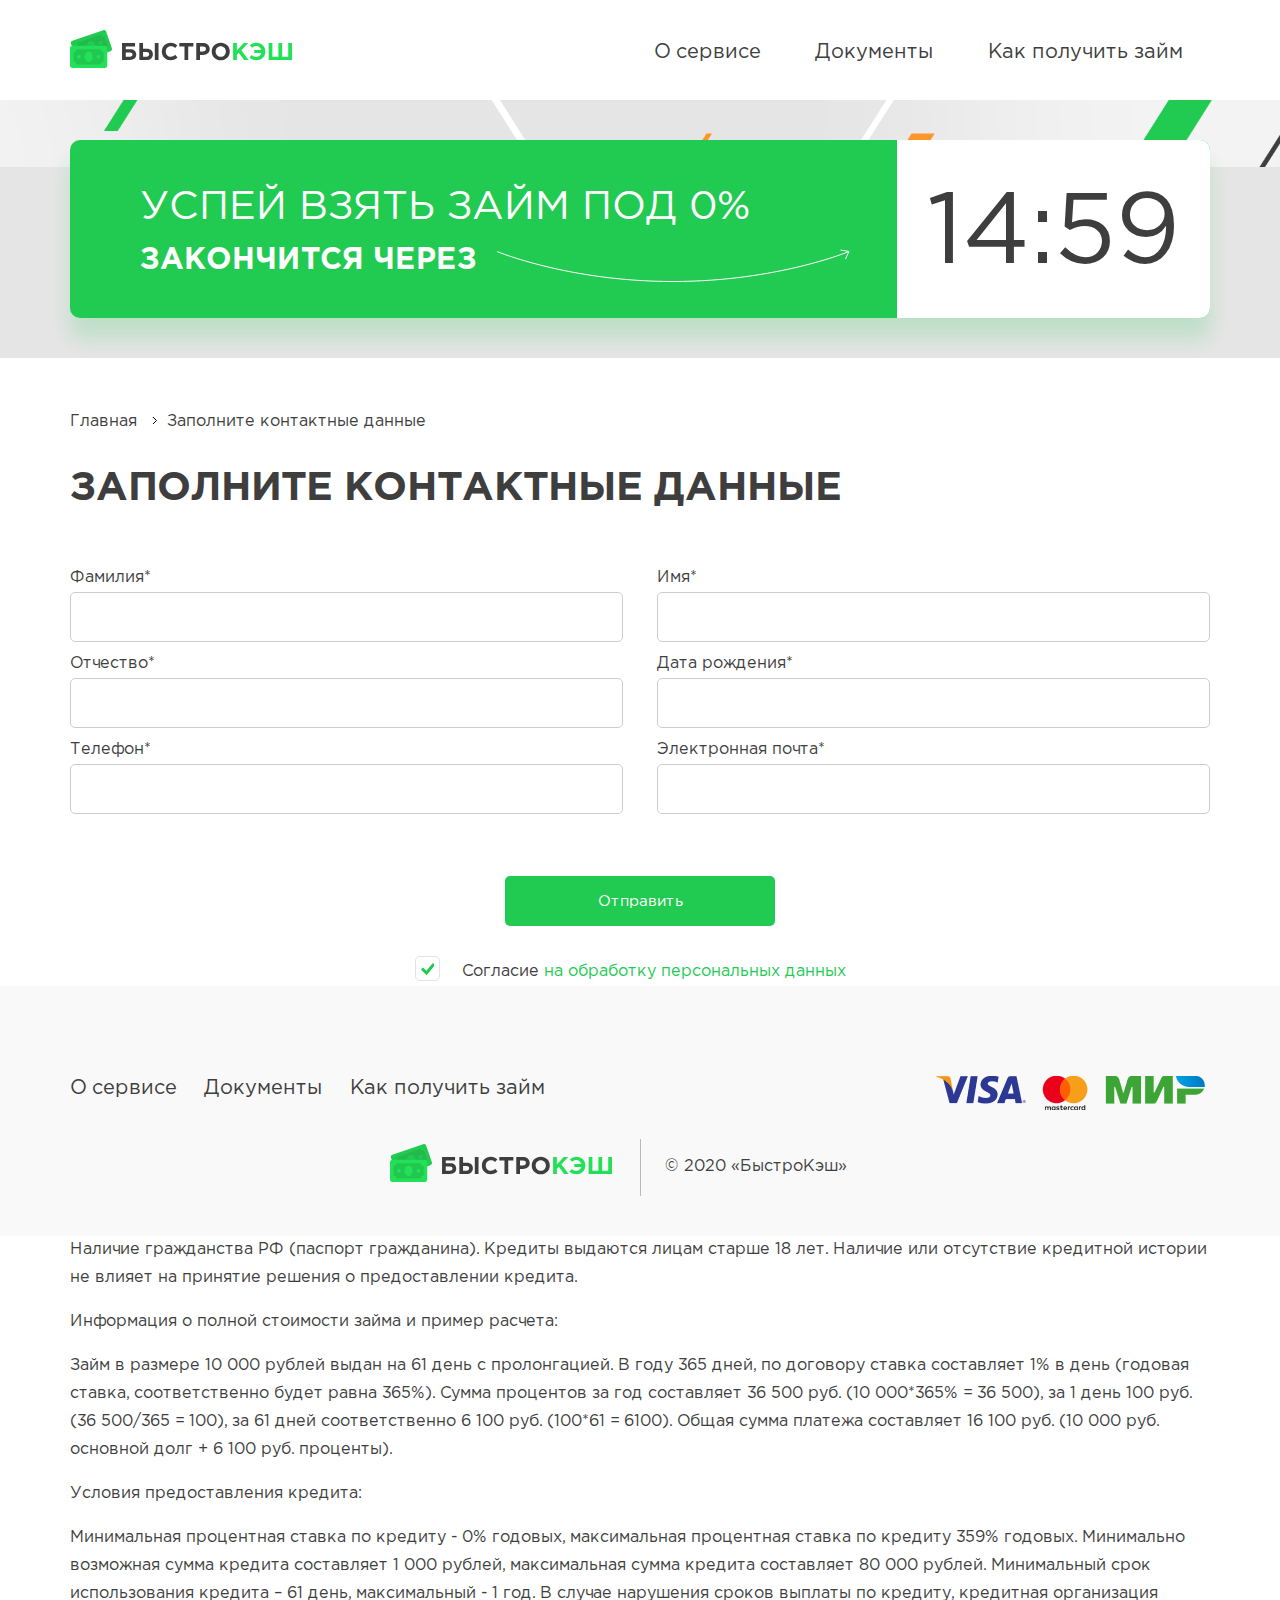
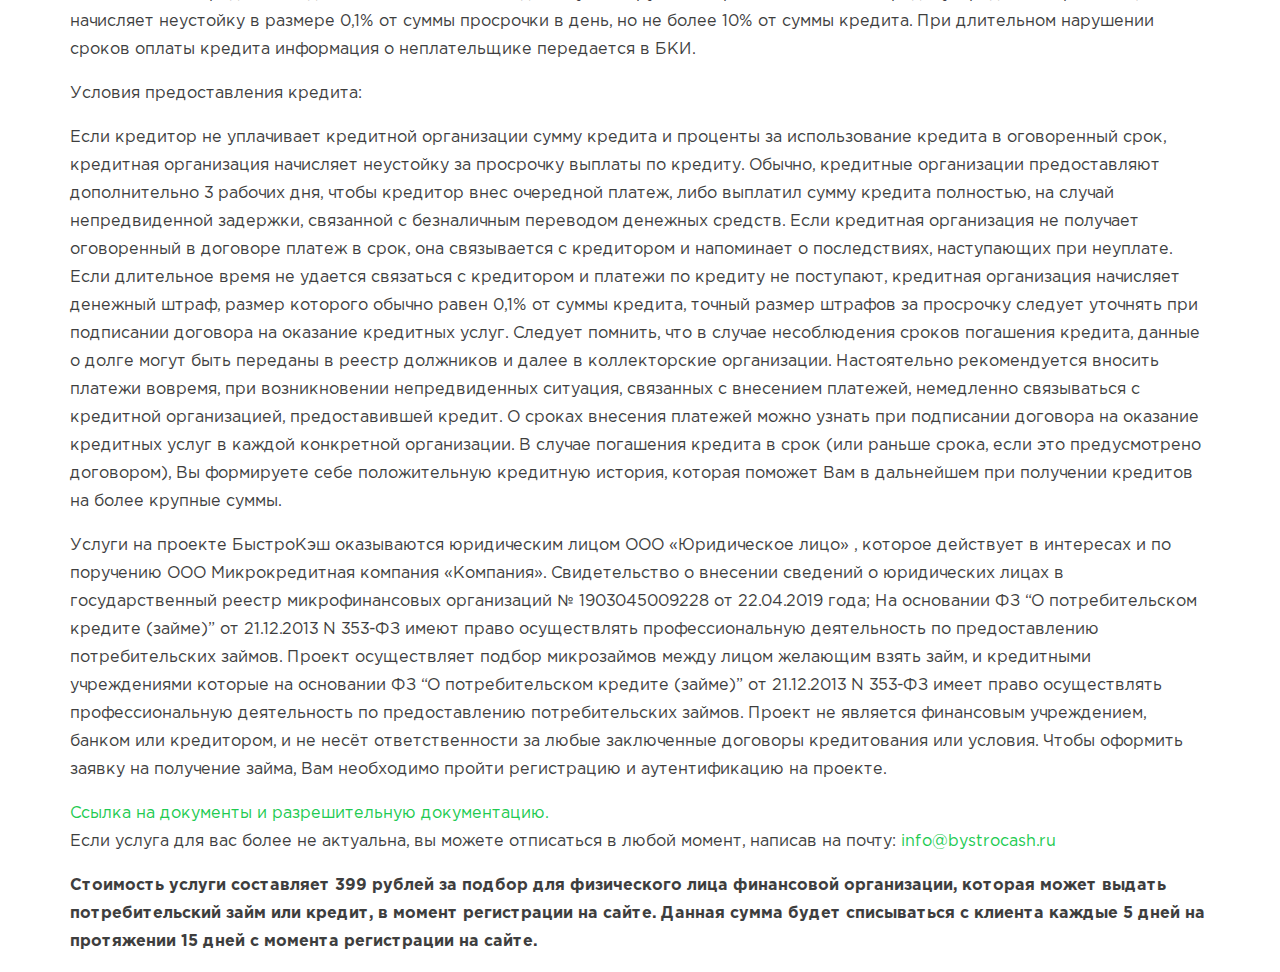
==== app/index1.html @ 9ef61abd "first commit 1" ====
<!DOCTYPE html>
<html lang="ru">
<head>
	<meta charset="UTF-8">
	<meta name="viewport" content="width=device-width, initial-scale=1 user-scalable=0">
	<meta name="theme-color" content="#0040D5">
	<link rel="shortcut icon" href="favicon.ico" type="image/x-icon">
	<title>БысроКэш</title>
	<link rel="stylesheet" href="css/libs.min.css">
	<link rel="stylesheet" href="css/main.css">
	<link rel="stylesheet" href="css/media.css">
	<link href="libs/dist/jquery.formstyler.css" rel="stylesheet" />
	<link href="libs/dist/jquery.formstyler.theme.css" rel="stylesheet" />
</head>
<body>
<header class="main-header">
	<div class="container">
		<div class="header-wrp d-flex flex-wrap">
			<a href="/" class="header-logo"><img src="img/logo.svg" alt="БыстроКэш"></a>
		
			<ul class="header-menu d-flex flex-wrap">
				<li class="header-menu__item"><a href="" class="header-menu__link">О сервисе</a></li>
				<li class="header-menu__item"><a href="" class="header-menu__link">Документы</a></li>
				<li class="header-menu__item"><a href="" class="header-menu__link">Как получить займ</a></li>
			</ul>				
		</div>
	</div>
</header>


<section class="banner-inner">
	<div class="container">
		<div class="d-flex fast-time__inn">
			<div class="fast-time__text">
				<p>УСПЕЙ ВЗЯТЬ ЗАЙМ ПОД <span>0%</span><br> <span class="fast-time__t">закончится через</span></p>
				<img class="fast-time__img" src="img/srtrelka.svg" alt="">
			</div>
			<div class="fast-time__clock"><span>14:59</span></div>
		</div>
	</div>	
</section>

<section class="bredrumbs">
	<div class="container">
		<ul class="bread-list">
			<li class="bread-item"><a class="bread-link" href="/">Главная</a></li>
			<li class="bread-item">Заполните контактные данные</li>
		</ul>
	</div>
</section>

<section class="form-inner">
	<div class="container">
		<div class="section__ttl">Заполните контактные данные</div>
		<form class="">
			<div class="form-inner__form d-flex flex-wrap">
			<label class="form-inner__label"><span>Фамилия*</span>
					<input class="form-inner-input" type="text" name="" placeholder="">
				</label>
				<label class="form-inner__label"><span>Имя*</span>
					<input class="form-inner-input" type="text" name="" placeholder="">
				</label>
				<label class="form-inner__label"><span>Отчество*</span>
					<input class="form-inner-input" type="text" name="" placeholder="">
				</label>
				<label class="form-inner__label"><span>Дата рождения*</span>
					<input class="form-inner-input" type="data" name="" placeholder="">
				</label>
				<label class="form-inner__label"><span>Телефон*</span>
					<input class="form-inner-input" type="tel" name="" placeholder="">
				</label>
				<label class="form-inner__label"><span>Электронная почта*</span>
					<input class="form-inner-input" type="email" name="" placeholder="">
				</label>
			</div>
			<button class="btn" type="button">Отправить</button>
			<label class="form-inner__policy w-100">
		    	<input type="checkbox" checked="" required="" class="radio">
		    	<div class="form-inner__text">Cогласие <a href="">на обработку персональных данных</a></div>
			</label>
		</form>
	</div>
</section>

<footer class="main-footer">
	<div class="container">
		<div class="main-footer__inn d-flex flex-wrap">
			<ul class="footer-menu d-flex flex-wrap">
				<li class="footer-menu__item"><a href="" class="footer-menu__link">О сервисе</a></li>
				<li class="footer-menu__item"><a href="" class="footer-menu__link">Документы</a></li>
				<li class="footer-menu__item"><a href="" class="footer-menu__link">Как получить займ</a></li>
			</ul>
			<div class="footer-ps">
				<img src="img/ps1.png" alt="Виза">
				<img src="img/ps2.png" alt="Мастеркарт">
				<img src="img/ps3.png" alt="Мир">
			</div>
		</div>
		<div class="footer-copy">
			<img src="img/logo.svg" alt="Быстрокеш">
			<span>© 2020 «БыстроКэш»</span>
		</div>	
	</div>
</footer>

<section class="text-block">
	<div class="container">
		<p>Наличие гражданства РФ (паспорт гражданина). Кредиты выдаются лицам старше 18 лет. Наличие или отсутствие кредитной истории не влияет на принятие решения о предоставлении кредита.</p>

		<p>Информация о полной стоимости займа и пример расчета:</p>
		<p>Займ в размере 10 000 рублей выдан на 61 день с пролонгацией. В году 365 дней, по договору ставка составляет 1% в день (годовая ставка, соответственно будет равна 365%). Сумма процентов за год составляет 36 500 руб. (10 000*365% = 36 500), за 1 день 100 руб. (36 500/365 = 100), за 61 дней соответственно 6 100 руб. (100*61 = 6100). Общая сумма платежа составляет 16 100 руб. (10 000 руб. основной долг + 6 100 руб. проценты).</p>

		<p>Условия предоставления кредита:</p>
		<p>Минимальная процентная ставка по кредиту - 0% годовых, максимальная процентная ставка по кредиту 359% годовых. Минимально возможная сумма кредита составляет 1 000 рублей, максимальная сумма кредита составляет 80 000 рублей. Минимальный срок использования кредита – 61 день, максимальный - 1 год. В случае нарушения сроков выплаты по кредиту, кредитная организация начисляет неустойку в размере 0,1% от суммы просрочки в день, но не более 10% от суммы кредита. При длительном нарушении сроков оплаты кредита информация о неплательщике передается в БКИ. </p>


		<p>Условия предоставления кредита:</p>
		<p>Если кредитор не уплачивает кредитной организации сумму кредита и проценты за использование кредита в оговоренный срок, кредитная организация начисляет неустойку за просрочку выплаты по кредиту. Обычно, кредитные организации предоставляют дополнительно 3 рабочих дня, чтобы кредитор внес очередной платеж, либо выплатил сумму кредита полностью, на случай непредвиденной задержки, связанной с безналичным переводом денежных средств. Если кредитная организация не получает оговоренный в договоре платеж в срок, она связывается с кредитором и напоминает о последствиях, наступающих при неуплате. Если длительное время не удается связаться с кредитором и платежи по кредиту не поступают, кредитная организация начисляет денежный штраф, размер которого обычно равен 0,1% от суммы кредита, точный размер штрафов за просрочку следует уточнять при подписании договора на оказание кредитных услуг. Следует помнить, что в случае несоблюдения сроков погашения кредита, данные о долге могут быть переданы в реестр должников и далее в коллекторские организации. Настоятельно рекомендуется вносить платежи вовремя, при возникновении непредвиденных ситуация, связанных с внесением платежей, немедленно связываться с кредитной организацией, предоставившей кредит. О сроках внесения платежей можно узнать при подписании договора на оказание кредитных услуг в каждой конкретной организации. В случае погашения кредита в срок (или раньше срока, если это предусмотрено договором), Вы формируете себе положительную кредитную история, которая поможет Вам в дальнейшем при получении кредитов на более крупные суммы.</p>

		<p>Услуги на проекте БыстроКэш оказываются юридическим лицом ООО «Юридическое лицо» , которое действует в интересах и по поручению ООО Микрокредитная компания «Компания». Свидетельство о внесении сведений о юридических лицах в государственный реестр микрофинансовых организаций № 1903045009228 от 22.04.2019 года; На основании ФЗ “О потребительском кредите (займе)” от 21.12.2013 N 353-ФЗ имеют право осуществлять профессиональную деятельность по предоставлению потребительских займов. Проект осуществляет подбор микрозаймов между лицом желающим взять займ, и кредитными учреждениями которые на основании ФЗ “О потребительском кредите (займе)” от 21.12.2013 N 353-ФЗ имеет право осуществлять профессиональную деятельность по предоставлению потребительских займов. Проект не является финансовым учреждением, банком или кредитором, и не несёт ответственности за любые заключенные договоры кредитования или условия. Чтобы оформить заявку на получение займа, Вам необходимо пройти регистрацию и аутентификацию на проекте. </p>

		<a class="text-block__link" href="">Ссылка на документы и разрешительную документацию.</a>
		<p>Если услуга для вас более не актуальна, вы можете отписаться в любой момент, написав на почту: <a class="text-block__link" href="mailto:info@bystrocash.ru">info@bystrocash.ru</a></p>

		<p><b>Стоимость услуги составляет 399 рублей за подбор для физического лица финансовой организации, которая может выдать потребительский займ или кредит, в момент регистрации на сайте. Данная сумма будет списываться с клиента каждые 5 дней на протяжении 15 дней с момента регистрации на сайте.</b></p>
	</div>
</section>

	
<script src="js/libs.min.js"></script>
<script src="js/scripts.js"></script>
<link rel="stylesheet" href="libs/slick/slick.css">
<link rel="stylesheet" href="libs/slick/slick-theme.css">
<script src="libs/slick/slick.min.js"></script>
<script src="libs/dist/jquery.formstyler.min.js"></script>
</body>
</html>
---- app/css/main.css ----
@charset "UTF-8";
@import url(../fonts/fonts.css);
body {
  scroll-behavior: smooth;
  background-color: #fff;
  font-family: 'GothamPro';
  color: #3E3E3E;
  font-size: 16px;
  line-height: 28px;
  position: relative;
  -webkit-transition: unset;
  -o-transition: unset;
  transition: unset;
}


a:hover {
  color: inherit;
  text-decoration: none;
}


.upr {
  text-transform: uppercase;
}

.und {
  text-decoration: underline;
}

.container {
    max-width: 1170px;
}

.header-wrp {
    justify-content: space-between;
    align-items: center;
}

.header-menu {
  padding: 35px 0 27px;
  list-style: none;
  margin: 0;
}

.header-menu__link {
  color: #3E3E3E;
  font-size: 20px;
  line-height: 20px;
  padding: 0 27px;
  font-family: 'GothamPro';
  font-weight: 400;
}

.header-menu__link:hover {
  color: #21CA50;
}

.header-logo {
  display: block;
  margin: 28px 0;
}

.banner-img {
  position: absolute;
  bottom: 0;
  right: 0;
 }

.banner {
  background: url('../img/banner-bg.png') #EAEAEA;
  background-size: cover;
  background-repeat: no-repeat;
  position: relative;
  height: 790px;
  padding: 90px 0 40px;
}

.banner-ttl {
  font-weight: 700;
  font-size: 40px;
  line-height: 50px;
  text-transform: uppercase;
  margin-bottom: 35px;
}

.banner-btn {
  width: 270px;
  height: 50px;
  background-color: #21CA50;
  border: none;
  color: #fff;
  font-size: 15px;
  line-height: 17px;
  border-radius: 5px;
  margin-bottom: 16px;
  font-family: 'GothamPro';
}

.banner-form__wrp {
  max-width: 575px;
}

.advantages {
  padding: 62px 0 74px;
}

.advantages__list {
  justify-content: space-between;
}

.section__ttl {
  font-weight: 700;
  font-size: 40px;
  line-height: 50px;
  text-align: center;
  text-transform: uppercase;
  color: #3E3E3E;
}

.section__subttl {
  text-align: center;
  max-width: 754px;
  display: block;
  margin: 0 auto 50px;
}

.advantagts__item {
  max-width: 270px;
  text-align: center;
}

.advantages__item-ttl {
  font-weight: 700;
  font-size: 20px;
  line-height: 30px;
  margin:20px 0 24px;
}

.advantages__amount {
  font-weight: 700;
  font-size: 50px;
  line-height: 50px;
  color: #21CA50;
  margin-bottom: 20px;
}

.fast-time {
  padding: 70px 0;
  background: #E5E5E5;
}

.fast-time__inn {
  background: #21CA50;
  box-shadow: 0px 20px 20px rgba(33, 202, 80, 0.2);
  border-radius: 10px;
  position: relative;
}

.fast-time__clock {
  background: #fff;
  height: 100%;
  padding: 40px 0;
  border-radius: 0 10px 10px 0;
  position: absolute;
  top: 0;
  right: 0;
}

.fast-time__clock span {
  font-size: 100px;
  line-height: 110px;
  text-align: center;
  text-transform: uppercase;
  padding: 20px 30px;
}

.fast-time__text {
  font-size: 40px;
  line-height: 50px;
  text-transform: uppercase;
  color: #FFFFFF;
  padding: 43px 100px 35px 70px;
  position: relative;
  margin-right: 16.5px;
}

.fast-time__img {
  position: absolute;
  bottom: 36px;
  right: 0;
}

.fast-time__t {
  font-size: 30px;
  line-height: 44px;
  font-weight: 700;  
}

.fast-time__text p {
  margin-bottom: 0;
}

.steps {
  padding: 67px 0 100px;
}

.steps__item p {
  font-weight: bold;
  font-size: 20px;
  line-height: 30px;
  text-align: center;
  color: #3E3E3E;
  margin-top: 24px;
}

.steps__item {
  max-width: 270px;
  text-align: center;
  position: relative;
}

.steps__list {
  justify-content: space-between;
  padding-top: 50px;
}

.steps__item span {
  font-size: 400px;
  line-height: 400px;
  text-align: center;
  color: #E3E3E3;
  opacity: 0.4;
  position: absolute;
  top: -100px;
  left: 0;
  z-index: -1;
}

.about {
  padding: 60px 0 66px;
  background: #E5E5E5;
}

.about__inn {
  max-width: 568px;
}

.about__wpr {
  justify-content: space-between;
}

.about__link {
  display: block;
  margin-bottom: 20px;
  color: inherit;
}

.about__link:hover {
  color: #21CA50;
}

.about__ttl {
  font-weight: bold;
  font-size: 30px;
  line-height: 50px;
  text-transform: uppercase;
  color: #3E3E3E;
}

.banner-bottom {
  background: url('../img/bg-orange.svg') #FF942A;
  background-repeat: no-repeat;
  background-size: cover;
  padding: 70px 0 104px;
  text-align: center;
}

.banner-bottom__ttl {
  font-weight: 700;
  font-size: 50px;
  line-height: 55px;
  text-transform: uppercase;
  color: #FFFFFF;
  max-width: 600px;
  margin: 0 auto 10px;
}

.banner-bottom__subttl {
  color: #fff;
  font-size: 30px;
  line-height: 40px;
  max-width: 857px;
  margin: 0 auto 60px;
}

.banner-bottom__link {
  max-width: 570px;
  height: 100px;
  background: #FFFFFF;
  box-shadow: 0px 50px 50px rgba(0, 0, 0, 0.1);
  border-radius: 20px;
  display: block;
  margin: 0 auto;
  font-weight: 700;
  font-size: 30px;
  line-height: 40px;
  text-align: center;
  color: #3E3E3E;
  padding: 30px 122px;
}

.text-block__link {
  color: #21CA50;
}

.main-footer {
  padding: 90px 0 50px;
  background: #F9F9F9;
}

.footer-menu {
  list-style: none;
  margin: 0;
  padding: 0;
}

.footer-menu__link {
  color: #3E3E3E;
  font-size: 20px;
  line-height: 20px;
  padding: 0 27px;
  font-family: 'GothamPro';
  font-weight: 400;
}

.footer-menu__link:hover {
  color: #21CA50;
}

.footer-menu__link:first-child {
  padding-left: 0;
}

.main-footer__inn {
  justify-content: space-between;
  margin-bottom: 37px;
}

.footer-ps img {
  margin: 0 5px;
}

.footer-copy {
  display: block;
  margin: 0 auto;
  max-width: 500px;
}

.footer-copy span{
  padding-left: 44px;
  position: relative;
  display: inline-block;
}

.footer-copy span:before {
  content: "";
  position: absolute;
  top: -14px;
  left: 19px;
  width: 1px;
  height: 57.5px;
  background-color: rgba(0, 0, 0, 0.5);
  opacity: 0.5;
}

.footer-copy img {
  margin-top: -5px;
}

.banner-inner {
  padding: 40px 0;
  background: url('../img/banner-inner-bg.png') #E5E5E5;
  background-repeat: no-repeat;
  background-size: contain;
  background-position: top;
}

.bread-list {
  list-style: none;
  display: flex;
  flex-wrap: wrap;
  padding: 0;
  margin: 0;
}

.bread-item {
  padding: 0 15px;
  position: relative;
}

.bread-item:before {
  position: absolute;
  content: "";
  top: 8px;
  left: 0;
  width: 8px;
  height: 10px;
  background: url('../img/br-str.svg') no-repeat;
}

.bread-item:first-child:before {
  display: none;
}

.bread-item:first-child {
  padding-left: 0;
}

.bredrumbs {
  padding: 50px 0 28px;
}

.bread-link {
  color: inherit;
}

.form-inner .section__ttl {
  text-align: left;
  margin-bottom: 50px;
}

.form-inner {

}

.form-inner__label span{
  display: block;
}

.form-inner-input {
  width: 100%;
  max-width: 570px;
  height: 50px;
  border: 1px solid #CCCCCC;
  box-sizing: border-box;
  border-radius: 5px;
}

.form-inner__label {
  width: 48.5%;
  font-size: 16px;
}

.form-inner__form {
  justify-content: space-between;
}

.btn {
  background: #21CA50;
  border-radius: 5px;
  display: block;
  color: #fff;
  font-size: 15px;
  line-height: 17px;
  height: 50px;
  width: 270px;
  padding: 15px auto;
  border: none;
  margin: 54px auto 32px;
}

.btn-left {
  margin-left: 0;
}

.form-inner__text:before {
    content: '';
    position: absolute;
    top: -2px;
    left: 0;
    width: 25px;
    height: 25px;
    border: 1px solid #E2E2E2;
    background: #fff;
    border-radius: 5px;
}

.form-inner__text:after {
    content: "";
    position: absolute;
    top: 5px;
    left: 5px;
    background: url('../img/polis-svg.svg') no-repeat;
    width: 14px;
    height: 16px;
    opacity: 0;
    transform: scale(0);
    transition: 0.2s;
}

.form-inner__policy input[type="checkbox"]:checked + .form-inner__text:after {
    opacity: 1;
    transform: scale(1);
}

.form-inner__policy .radio {
  display: none;
}

.form-inner__policy {
    position: relative;
    max-width: 450px;
    margin: 0 auto;
    display: block;
}

.form-inner__text {
    text-align: center;
    padding-left: 28px;
}

.form-inner__text a {
  color: #21CA50;
}

.form-inner__ser {
  width: 105px;
  margin-right: 30px;
}
---- app/css/media.css ----
@media screen and (max-width: 1700px) {

	.about-index__link-wpr::after {
	  right: -65px;
	  background-size: contain;
	}

	.prev-left {
		left: 100px;
	}

	.prev-right {
		right: 100px;
	}

	.main-slider .slick-dots {
		margin-left: 140px!important;
	}
}

@media screen and (max-width: 1400px) {
	.about-index__text {
		max-width: 900px;
	}

	.about-index__button {
		width: 430px;
	}

	.about-index__link {
		margin-bottom: 25px;
	}

	.about-index__link-wpr::after {
	  right: -200px;
	  background-size: contain;
	}

	.subscribe-block {
		margin-left: 50px;
	}

	.subscribe::after {
		width: 15%;
	}

	.prev-left {
		left: 60px;
	}

	.prev-right {
		right: 60px;
	}

	.header-submenu__link.main {
	  font-size: 18px;
  	  line-height: 22px;
}


}

@media screen and (max-width: 1200px) {

}

@media screen and (max-width: 1024px) {
	
}

@media screen and (max-width: 992px) {
	

}

@media screen and (max-width: 768px) {
	
}

@media screen and (max-width: 640px) {
	
}

@media screen and (max-width: 576px) {
 	
}

@media screen and (max-width: 425px) {
	
}


@media screen and (max-width: 375px) {
	

}

@media screen and (max-width: 320px) {
	
}
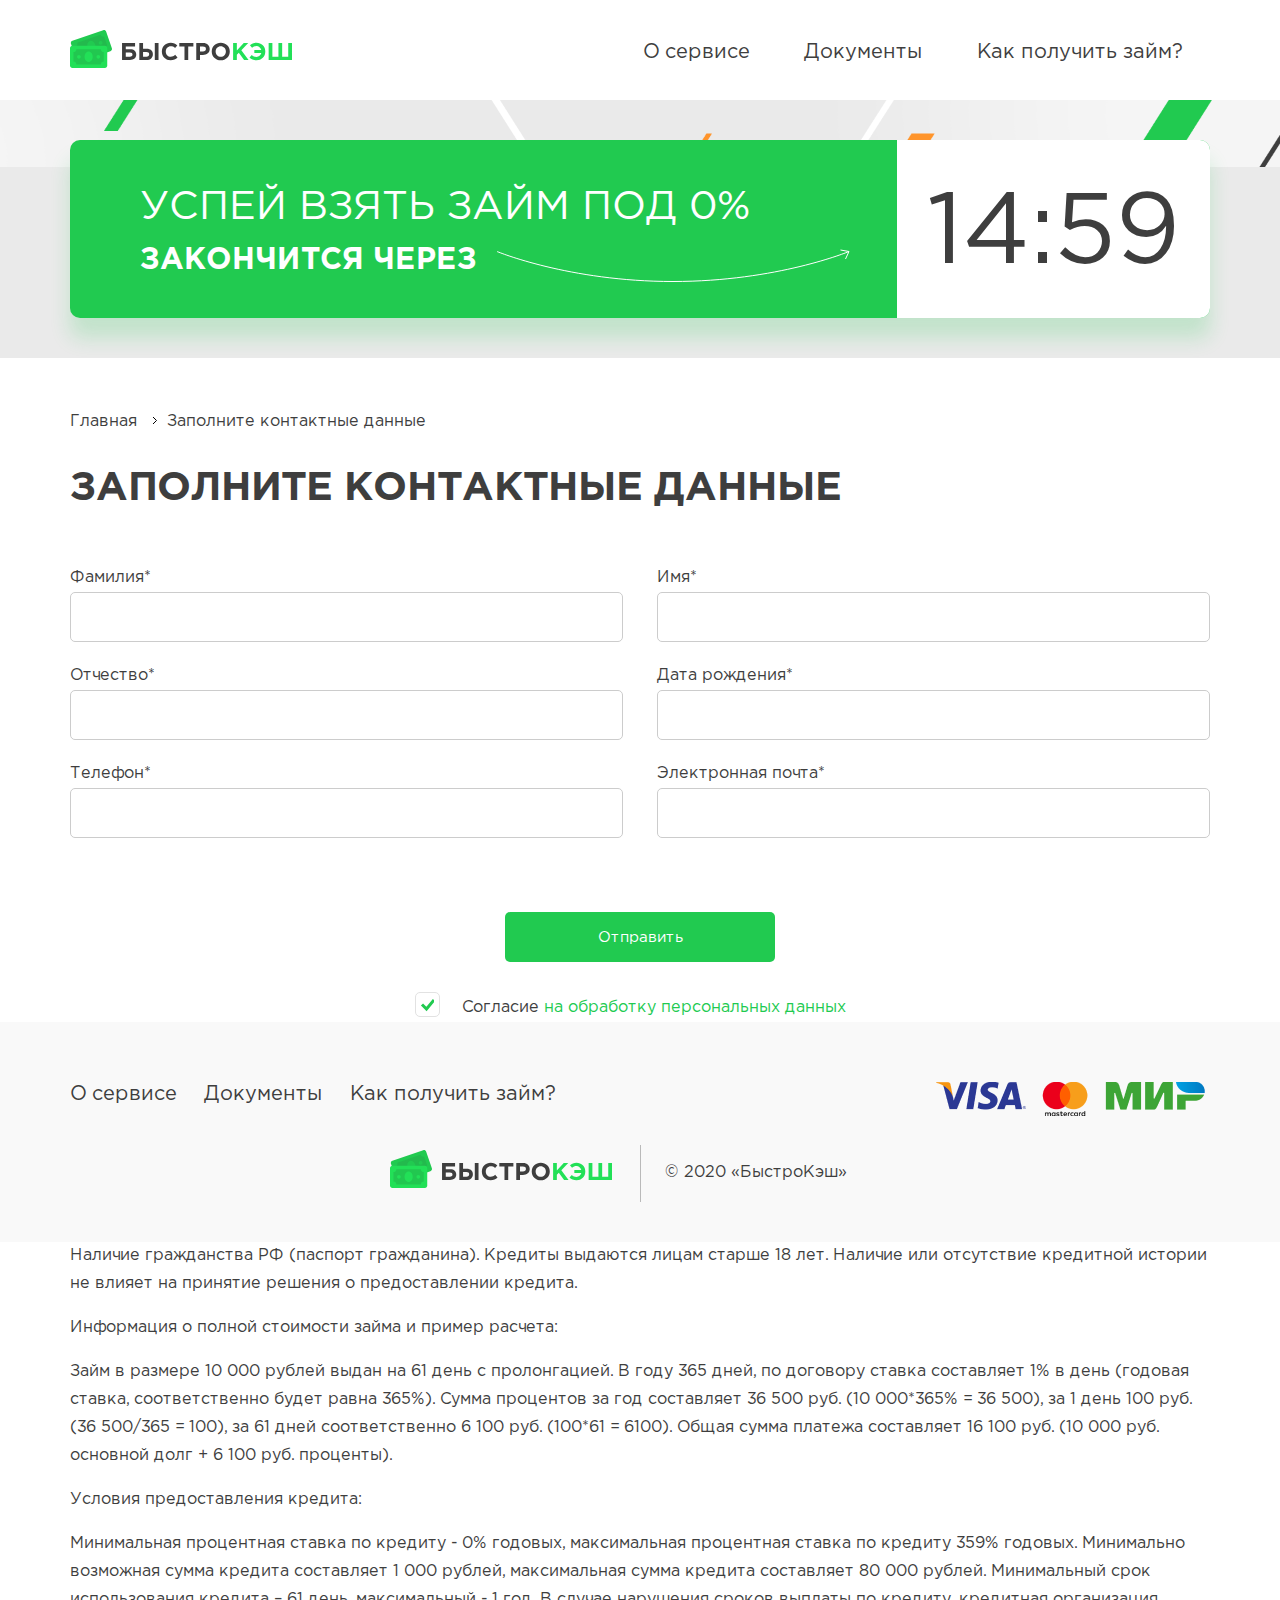
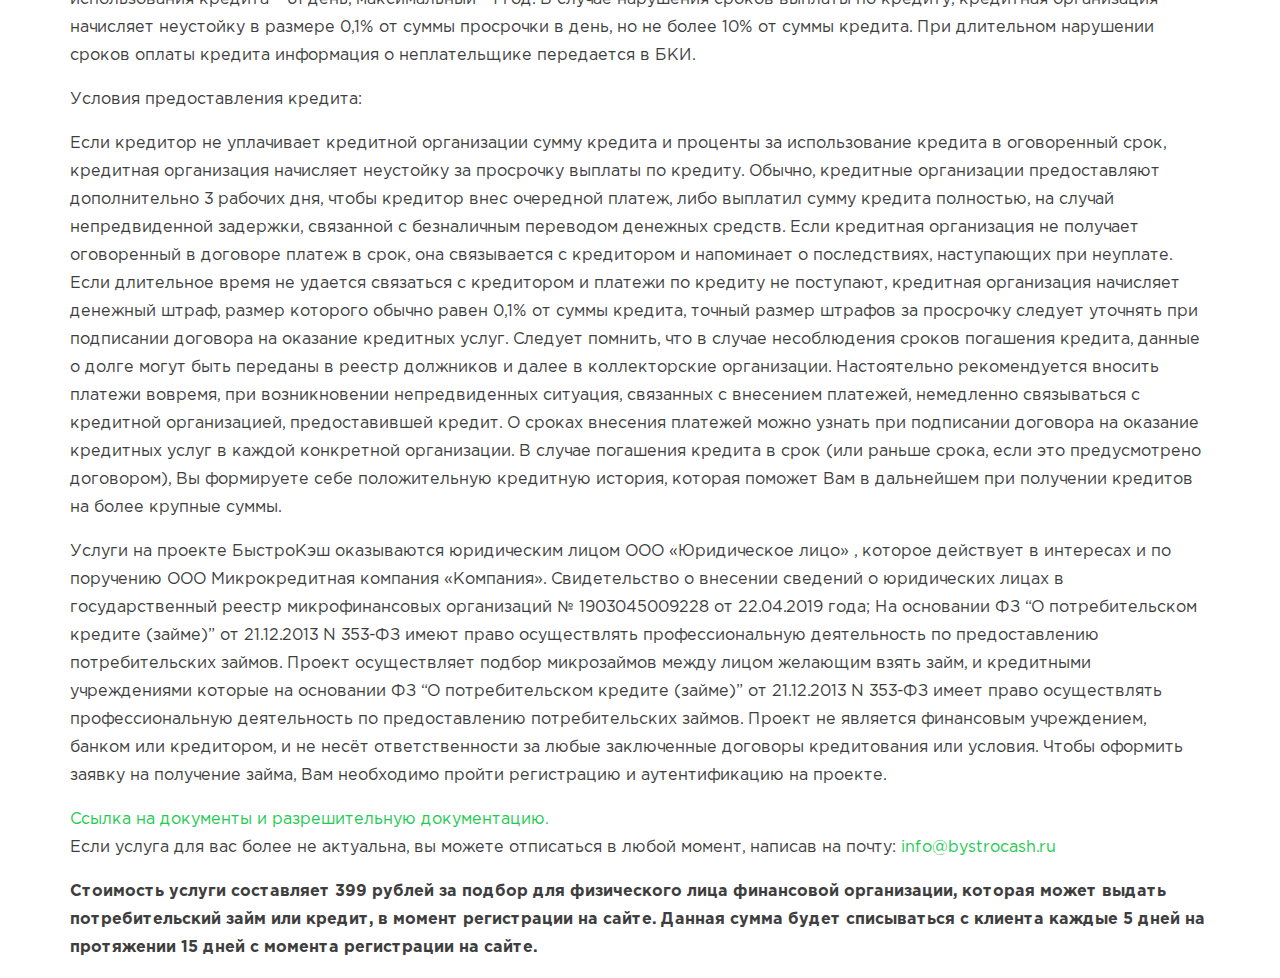
==== commit a725cef2: "commit pravki planfix" ====
--- a/app/index1.html
+++ b/app/index1.html
@@ -5,7 +5,7 @@
 	<meta name="viewport" content="width=device-width, initial-scale=1 user-scalable=0">
 	<meta name="theme-color" content="#0040D5">
 	<link rel="shortcut icon" href="favicon.ico" type="image/x-icon">
-	<title>БысроКэш</title>
+	<title>БыстроКэш</title>
 	<link rel="stylesheet" href="css/libs.min.css">
 	<link rel="stylesheet" href="css/main.css">
 	<link rel="stylesheet" href="css/media.css">
@@ -21,7 +21,7 @@
 			<ul class="header-menu d-flex flex-wrap">
 				<li class="header-menu__item"><a href="" class="header-menu__link">О сервисе</a></li>
 				<li class="header-menu__item"><a href="" class="header-menu__link">Документы</a></li>
-				<li class="header-menu__item"><a href="" class="header-menu__link">Как получить займ</a></li>
+				<li class="header-menu__item"><a href="" class="header-menu__link">Как получить займ?</a></li>
 			</ul>				
 		</div>
 	</div>
@@ -88,7 +88,7 @@
 			<ul class="footer-menu d-flex flex-wrap">
 				<li class="footer-menu__item"><a href="" class="footer-menu__link">О сервисе</a></li>
 				<li class="footer-menu__item"><a href="" class="footer-menu__link">Документы</a></li>
-				<li class="footer-menu__item"><a href="" class="footer-menu__link">Как получить займ</a></li>
+				<li class="footer-menu__item"><a href="" class="footer-menu__link">Как получить займ?</a></li>
 			</ul>
 			<div class="footer-ps">
 				<img src="img/ps1.png" alt="Виза">
--- a/app/css/main.css
+++ b/app/css/main.css
@@ -147,7 +147,7 @@
 
 .fast-time {
   padding: 70px 0;
-  background: #E5E5E5;
+  background: #EAEAEA;
 }
 
 .fast-time__inn {
@@ -239,7 +239,7 @@
 
 .about {
   padding: 60px 0 66px;
-  background: #E5E5E5;
+  background: #EAEAEA;
 }
 
 .about__inn {
@@ -292,6 +292,10 @@
   line-height: 40px;
   max-width: 857px;
   margin: 0 auto 60px;
+}
+
+.banner-subttl span {
+  color: #21CA50;
 }
 
 .banner-bottom__link {
@@ -315,7 +319,7 @@
 }
 
 .main-footer {
-  padding: 90px 0 50px;
+  padding: 60px 0 50px;
   background: #F9F9F9;
 }
 
@@ -380,7 +384,7 @@
 
 .banner-inner {
   padding: 40px 0;
-  background: url('../img/banner-inner-bg.png') #E5E5E5;
+  background: url('../img/banner-inner-bg.png') #EAEAEA;
   background-repeat: no-repeat;
   background-size: contain;
   background-position: top;
@@ -445,6 +449,12 @@
   border: 1px solid #CCCCCC;
   box-sizing: border-box;
   border-radius: 5px;
+  padding: 10px 26px;
+  margin-bottom: 12px;
+}
+
+.form-inner-input::placeholder {
+  color: #3E3E3E;
 }
 
 .form-inner__label {
@@ -527,4 +537,180 @@
 .form-inner__ser {
   width: 105px;
   margin-right: 30px;
+}
+
+.part-list {
+  justify-content: space-between;
+  margin-bottom: 120px;
+}
+
+.part-item {
+  width: 270px;
+  margin-bottom: 30px;
+}
+
+.part-item__img {
+  width: 100%;
+  height: 123px;
+  background-color: #F4F4F4;
+  text-align: center;
+  padding: 35px 0;
+  border-radius: 5px;
+  margin-bottom: 22px;
+}
+
+.part-item__inn {
+  justify-content: space-between;
+  margin-bottom: 5px;
+}
+
+.part-item__inn p {
+  margin-bottom: 0;
+  font-weight: 500;
+}
+
+.part-item__info {
+  width: 50px;
+  height: 50px;
+  background: #F4F4F4;
+  border-radius: 5px;
+  text-align: center;
+  padding: 14px;
+}
+
+.part-item__info svg {
+  fill: #000;
+}
+
+.part-item__info:hover {
+  background: #21CA50;
+}
+
+.part-item__info:hover svg{
+  fill: #fff;
+}
+
+.part-item__block-link {
+  margin-top: 38px;
+  justify-content: space-between;
+}
+
+.part-item__link {
+  width: 200px;
+  height: 50px;
+  background: #21CA50;
+  border-radius: 5px;
+  text-align: center;
+  padding: 18px 60px;
+  font-size: 15px;
+  line-height: 17px;
+  color: #fff;
+}
+
+.part-item__link:hover {
+  background: #3E3E3E;
+  color: #fff;
+}
+
+.part-item__inn-srok, .part-item__inn-sum, .part-item__inn-stav {
+    position: relative;
+    padding-left: 40px;
+    font-weight: 400!important;
+}
+
+.part-item__inn-srok:before {
+  position: absolute;
+  top: 6px;
+  left: 4px;
+  content: "";
+  background: url(../img/srok.svg) no-repeat;
+  width: 12px;
+  height: 14px;
+}
+
+.part-item__inn-sum:before {
+  position: absolute;
+  top: 5px;
+  left: 0;
+  content: "";
+  background: url(../img/sum.svg) no-repeat;
+  width: 16px;
+  height: 14px;
+}
+
+.part-item__inn-stav:before {
+  position: absolute;
+  top: 8px;
+  left: 0;
+  content: "";
+  background: url(../img/stav.svg) no-repeat;
+  width: 20px;
+  height: 7px;
+}
+
+.pagin-block__list {
+  font-size: 15px;
+  line-height: 17px;
+  font-weight: 500;
+  list-style: none;
+  display: flex;
+  padding: 0;
+  margin: 20px 0 0 0;
+}
+
+.pagin-block__list a{
+  color: inherit;
+  font-weight: 700;
+  padding: 15px;
+  font-size: 15px;
+}
+
+.pagin-block__list a:hover {
+  text-decoration: underline;
+}
+
+.pagin-block__btn {
+  width: 50px;
+  height: 50px;
+  background: linear-gradient(180deg, #25E059 0%, #21CA50 100%);
+  box-shadow: 0px 4px 10px rgba(0, 0, 0, 0.1);
+  border: none;
+  border-radius: 50%;
+  margin: 0 50px;
+}
+
+.pagin-block {
+  justify-content: center;
+  margin-bottom: 100px;
+}
+
+.pagin-block__btn svg {
+  stroke: #fff;
+}
+
+.pagin-block__btn:hover svg {
+  stroke: #3E3E3E;
+}
+
+.pagin-block__btn:hover {
+  background: linear-gradient(180deg, #E9E9E9 0%, #C8C8C8 100%);
+  box-shadow: 0px 4px 10px rgba(0, 0, 0, 0.1);
+}
+
+.form-inner__slasch {
+  margin: 10px;
+}
+
+.form-inner-number-cart {
+  position: relative;
+}
+
+.form-inner-number-cart:after {
+  content: "";
+  position: absolute;
+  top: 35px;
+  right: 12px;
+  background: url('../img/mastercard-l.png') no-repeat;
+  width: 50px;
+  height: 36px;
 }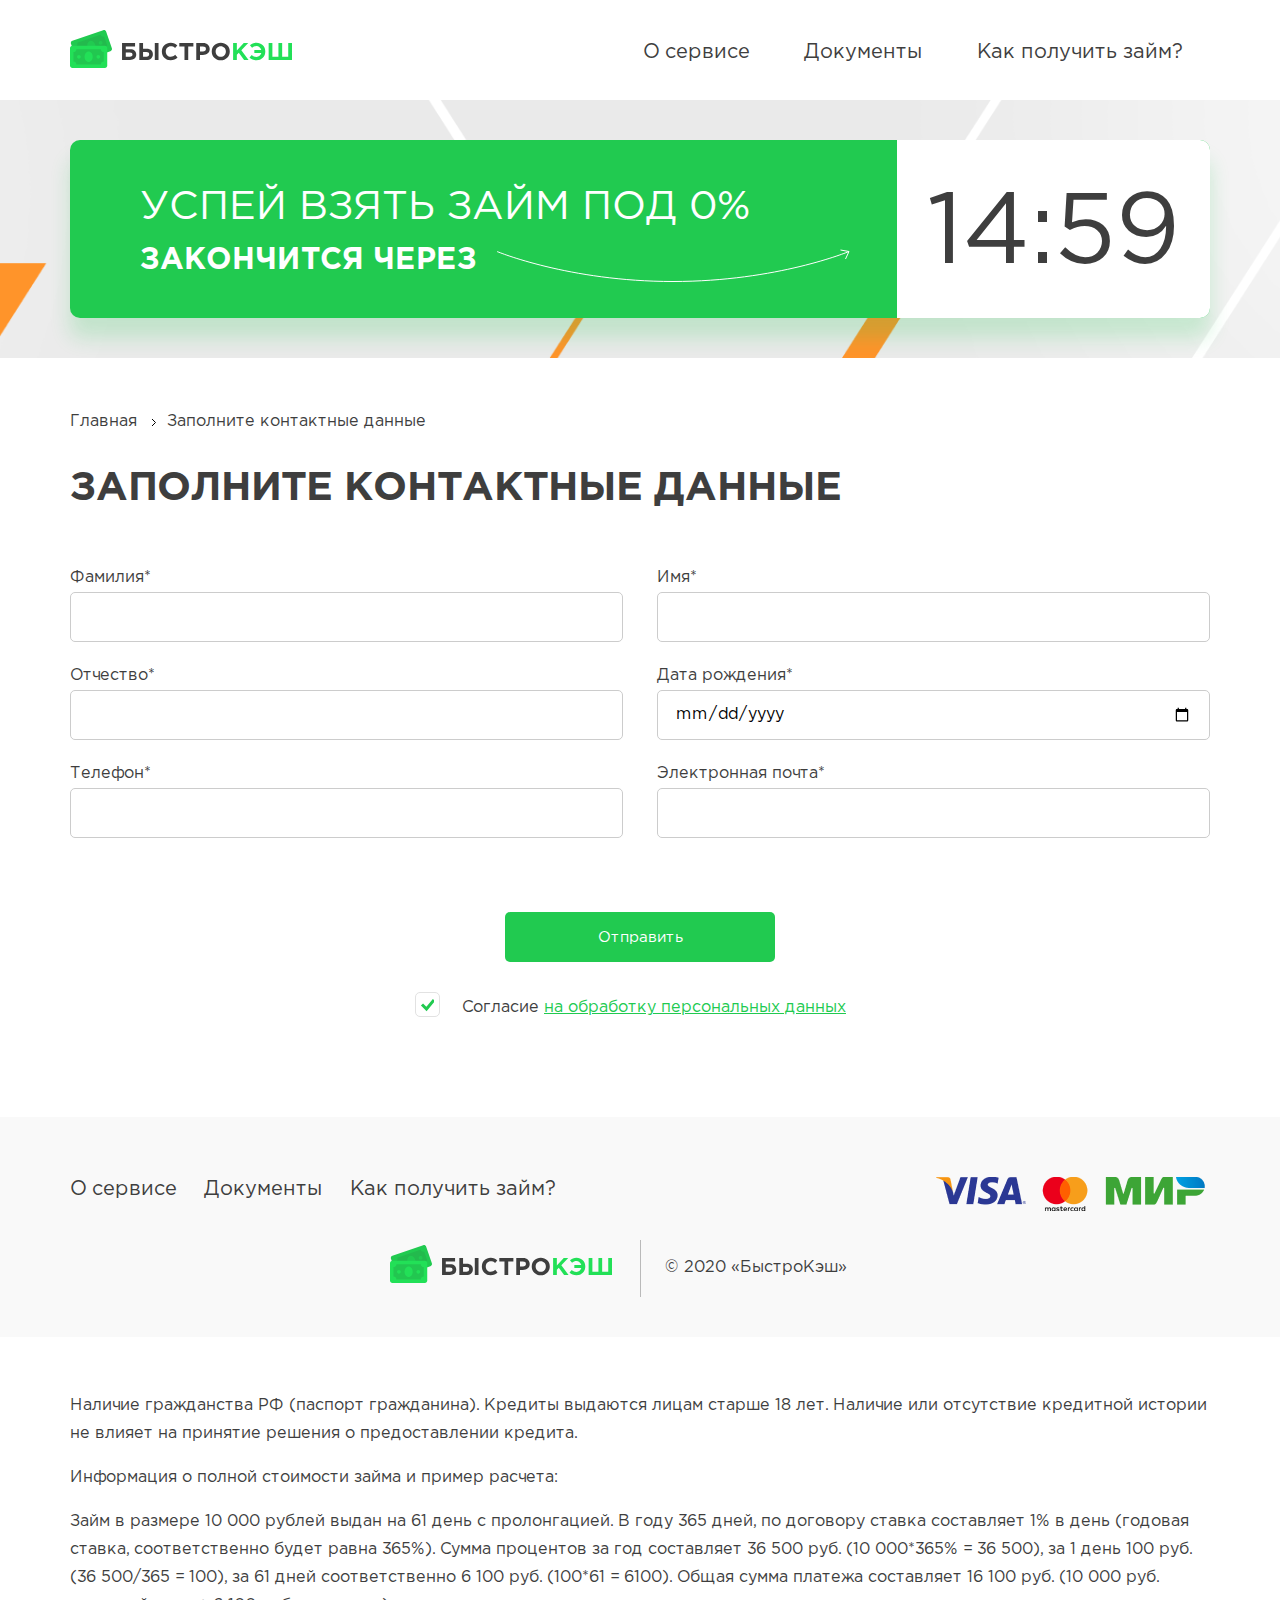
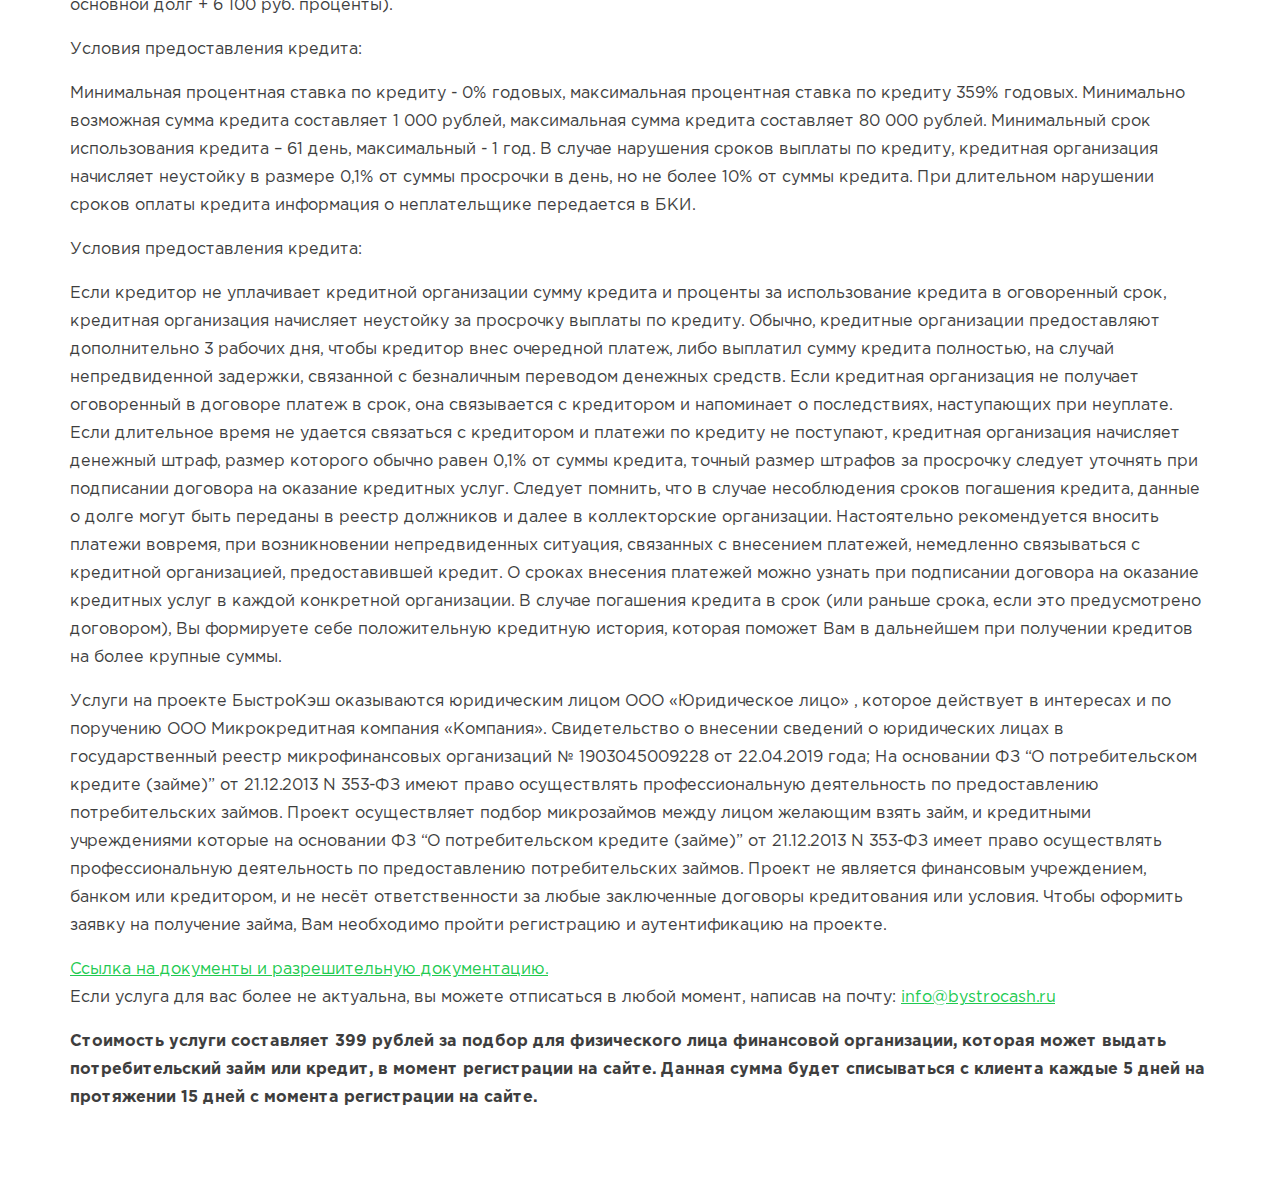
==== commit 3d71211c: "commit add servises" ====
--- a/app/index1.html
+++ b/app/index1.html
@@ -55,28 +55,28 @@
 		<form class="">
 			<div class="form-inner__form d-flex flex-wrap">
 			<label class="form-inner__label"><span>Фамилия*</span>
-					<input class="form-inner-input" type="text" name="" placeholder="">
+					<input class="form-inner-input" type="text" name="" placeholder="" required="">
 				</label>
 				<label class="form-inner__label"><span>Имя*</span>
-					<input class="form-inner-input" type="text" name="" placeholder="">
+					<input class="form-inner-input" type="text" name="" placeholder="" required="">
 				</label>
 				<label class="form-inner__label"><span>Отчество*</span>
-					<input class="form-inner-input" type="text" name="" placeholder="">
+					<input class="form-inner-input" type="text" name="" placeholder="" required="">
 				</label>
 				<label class="form-inner__label"><span>Дата рождения*</span>
-					<input class="form-inner-input" type="data" name="" placeholder="">
+					<input class="form-inner-input" type="date" name="" placeholder="" required="">
 				</label>
 				<label class="form-inner__label"><span>Телефон*</span>
-					<input class="form-inner-input" type="tel" name="" placeholder="">
+					<input class="form-inner-input mask_phone" type="tel" name="" placeholder="" required="">
 				</label>
 				<label class="form-inner__label"><span>Электронная почта*</span>
-					<input class="form-inner-input" type="email" name="" placeholder="">
+					<input class="form-inner-input" type="email" name="" placeholder="" required="">
 				</label>
 			</div>
-			<button class="btn" type="button">Отправить</button>
+			<button class="btn" type="submit">Отправить</button>
 			<label class="form-inner__policy w-100">
 		    	<input type="checkbox" checked="" required="" class="radio">
-		    	<div class="form-inner__text">Cогласие <a href="">на обработку персональных данных</a></div>
+		    	<div class="form-inner__text">Cогласие <a href="#consent" data-fancybox="">на обработку персональных данных</a></div>
 			</label>
 		</form>
 	</div>
@@ -126,12 +126,37 @@
 	</div>
 </section>
 
-	
+<div id="consent" style="display: none;">
+	<p class="consent-ttl">СОГЛАСИЕ НА ОБРАБОТКУ ПЕРСОНАЛЬНЫХ ДАННЫХ</p>
+	<p class="consent-to">Генеральному директору<br> ООО «ЛИД Мастер»<br> Генеральный директор В.В. Календюк</p>
+	<p class="consent-subttl">Согласие на обработку персональных данных</p>
+	<p>Я, ___________________________, настоящим даю свое согласие Обществу с ограниченной ответственностью ООО «ЛИД Мастер» (ИНН/КПП 6319246592/631901001), (далее – Общество), на сбор, запись, систематизацию, накопление, хранение, уточнение (обновление, изменение), извлечение, использование, обезличивание, блокирование, удаление и уничтожение, в том числе автоматизированные, своих персональных данных в специализированной электронной базе данных о моих фамилии, имени, отчестве, дате и месте рождения, адресе, семейном, социальном, имущественном положении, образовании, профессии, доходах, месте работы, а также иной информации личного характера, которая может быть использована при предоставлении Обществом услуг, а также для информирования меня об услугах, предложения мне услуг Общества.</p>
+
+	<p>Я согласен на предоставление мне информации и предложение услуг, в том числе направленных на продвижение товаров, работ, услуг на рынке путем осуществления прямых контактов с потенциальным потребителем путем направления почтовой корреспонденции по моему домашнему адресу, посредством электронной почты, телефонных обращений, СМС – сообщений, сообщений в мессенджерах Ватсап (WhatsApp), Вайбер (Viber) и иные.</p>
+
+	<p>Я соглашаюсь с тем, что Оператор под свою ответственность вправе поручить обработку персональных данных любому третьему лицу по своему усмотрению при условии соблюдения требований ст.6 ФЗ «О персональных данных», в том числе осуществления таким лицом конфиденциальности и защиты моих персональных данных. Передача моих персональных данных третьей стороне и получение от третьей стороны персональных данных может осуществляться указанными операторами персональных данных с даты подписания данного согласия.</p>
+
+	<p>Данное согласие действует с момента подписания настоящего заявления в течение срока предоставления Обществом услуг и пяти лет после прекращения указанных услуг. По истечении указанного срока действие настоящего заявления считается продленным на каждые следующие пять лет при отсутствии у Общества сведений о его отзыве.</p>
+
+	<p>Я также соглашаюсь с тем, что регистрация на сайте https://xn--b1afkwdhn8b.com https://petrovich.credit и/или оформление заявки на услуги Общества с учетом предварительного ознакомления с настоящим текстом является в соответствии с п.1 ст.9 ФЗ «О персональных данных» достаточной формой согласия на обработку моих персональных данных. Указанная форма согласия позволяет подтвердить факт получения моего согласия, при этом письменная форма или иные доказательства для дополнительного подтверждения моего свободного волеизъявления не потребуются.</p>
+
+	<p>Данное согласие может быть отозвано путем направления на электронный адрес Общества заявления.</p>
+	<div class="consent-link__block">
+		<a href="">Скачать PDF</a>
+		<span> | </span>
+		<a href="">Распечатать</a>
+	</div>
+</div>
+
+
 <script src="js/libs.min.js"></script>
 <script src="js/scripts.js"></script>
+
 <link rel="stylesheet" href="libs/slick/slick.css">
 <link rel="stylesheet" href="libs/slick/slick-theme.css">
 <script src="libs/slick/slick.min.js"></script>
 <script src="libs/dist/jquery.formstyler.min.js"></script>
+<script src="js/jquery.maskedinput.min.js"></script>	
+
 </body>
 </html>--- a/app/css/main.css
+++ b/app/css/main.css
@@ -99,6 +99,8 @@
 
 .banner-form__wrp {
   max-width: 575px;
+  z-index: 5;
+  position: relative;
 }
 
 .advantages {
@@ -126,8 +128,19 @@
 }
 
 .advantagts__item {
-  max-width: 270px;
-  text-align: center;
+  max-width: 265px;
+  text-align: center;
+  margin: 0 10px;
+  padding: 30px 0;
+}
+
+.advantagts__item:focus {
+  outline: none;
+}
+
+.advantagts__item img{
+  display: block;
+  margin: 0 auto;
 }
 
 .advantages__item-ttl {
@@ -254,16 +267,17 @@
   display: block;
   margin-bottom: 20px;
   color: inherit;
+  text-decoration: underline;
 }
 
 .about__link:hover {
-  color: #21CA50;
+  color: #21CA50; 
 }
 
 .about__ttl {
   font-weight: bold;
   font-size: 30px;
-  line-height: 50px;
+  line-height: 35px;
   text-transform: uppercase;
   color: #3E3E3E;
 }
@@ -316,6 +330,11 @@
 
 .text-block__link {
   color: #21CA50;
+  text-decoration: underline;
+}
+
+.text-block {
+  padding: 55px 0 50px;
 }
 
 .main-footer {
@@ -384,9 +403,9 @@
 
 .banner-inner {
   padding: 40px 0;
-  background: url('../img/banner-inner-bg.png') #EAEAEA;
+  background: url('../img/banner-inner1.png') #EAEAEA;
   background-repeat: no-repeat;
-  background-size: contain;
+  background-size: cover;
   background-position: top;
 }
 
@@ -406,10 +425,10 @@
 .bread-item:before {
   position: absolute;
   content: "";
-  top: 8px;
-  left: 0;
-  width: 8px;
-  height: 10px;
+  top: 10px;
+  left: -1px;
+  width: 6px;
+  height: 9px;
   background: url('../img/br-str.svg') no-repeat;
 }
 
@@ -449,8 +468,12 @@
   border: 1px solid #CCCCCC;
   box-sizing: border-box;
   border-radius: 5px;
-  padding: 10px 26px;
+  padding: 10px 17px;
   margin-bottom: 12px;
+}
+
+.form-inner-input:focus {
+  outline: none;
 }
 
 .form-inner-input::placeholder {
@@ -482,6 +505,10 @@
 
 .btn-left {
   margin-left: 0;
+}
+
+.form-inner {
+  margin-bottom: 95px;
 }
 
 .form-inner__text:before {
@@ -532,6 +559,11 @@
 
 .form-inner__text a {
   color: #21CA50;
+  text-decoration: underline;
+}
+
+.form-inner__text a:hover {
+  text-decoration: none;
 }
 
 .form-inner__ser {
@@ -677,6 +709,11 @@
   border: none;
   border-radius: 50%;
   margin: 0 50px;
+  padding: 10px;
+}
+
+.pagin-block__btn:focus {
+  outline: none;
 }
 
 .pagin-block {
@@ -713,4 +750,312 @@
   background: url('../img/mastercard-l.png') no-repeat;
   width: 50px;
   height: 36px;
+}
+
+.form-inner__form-inn {
+    width: 50%;
+}
+
+.banner-form__black {
+  font-weight: bold;
+  font-size: 20px;
+  line-height: 40px;
+  color: #444444;
+  margin: 0;
+}
+
+.banner-form__green {
+  font-weight: bold;
+  font-size: 30px;
+  line-height: 40px;
+  color: #21CA50;
+  margin: 0;
+}
+
+#range {
+  width: 100%;
+  position: relative;
+  margin: 10px auto 30px;
+  border: 0;
+  height: 6px;
+  background: #fff;
+  outline: none;
+}
+
+#range .ui-slider-handle {
+  position: absolute;
+  margin: -7px 0 0 -9px;
+  -webkit-border-radius: 100%;
+  border-radius: 100%;
+  background: #21CA50;
+  border: 0;
+  height: 28px;
+  width: 28px;
+  outline: none;
+  cursor: pointer;
+}
+
+#range .ui-slider-handle:hover,
+#range .ui-slider-handle:focus {
+  -webkit-transform: scale(1.1);
+  -moz-transform: scale(1.1);
+  -o-transform: scale(1.1);
+  -ms-transform: scale(1.1);
+  transform: scale(1.1);
+}
+
+#range .ui-slider-range { 
+  background: #21CA50;
+ }
+
+#range #currentVal {
+  position: absolute;
+  font-size: 12px;
+  font-weight: bold;
+  color: #b8b8b8;
+  width: 160px;
+  text-align: center;
+  margin-top: -40px;
+}
+
+#range-new {
+  width: 100%;
+  position: relative;
+  margin: 10px auto 30px;
+  border: 0;
+  height: 6px;
+  background: #fff;
+  outline: none;
+}
+
+#range-new .ui-slider-handle {
+  position: absolute;
+  margin: -7px 0 0 -9px;
+  -webkit-border-radius: 100%;
+  border-radius: 100%;
+  background: #21CA50;
+  border: 0;
+  height: 28px;
+  width: 28px;
+  outline: none;
+  cursor: pointer;
+}
+
+#range-new .ui-slider-handle:hover,
+#range-new .ui-slider-handle:focus {
+  -webkit-transform: scale(1.1);
+  -moz-transform: scale(1.1);
+  -o-transform: scale(1.1);
+  -ms-transform: scale(1.1);
+  transform: scale(1.1);
+}
+
+#range-new .ui-slider-range { 
+  background: #21CA50;
+ }
+
+#range-new #currentVal-new {
+  position: absolute;
+  font-size: 12px;
+  font-weight: bold;
+  color: #b8b8b8;
+  width: 160px;
+  text-align: center;
+  margin-top: -40px;
+}
+
+#range-ver {
+  width: 100%;
+  position: relative;
+  margin: 10px auto 30px;
+  border: 0;
+  height: 6px;
+  background: #fff;
+  outline: none;
+}
+
+#range-ver .ui-slider-handle {
+  position: absolute;
+  margin: -7px 0 0 -9px;
+  -webkit-border-radius: 100%;
+  border-radius: 100%;
+  background: #21CA50;
+  border: 0;
+  height: 28px;
+  width: 28px;
+  outline: none;
+  cursor: pointer;
+}
+
+#range-ver .ui-slider-handle:hover,
+#range-ver .ui-slider-handle:focus {
+  -webkit-transform: scale(1.1);
+  -moz-transform: scale(1.1);
+  -o-transform: scale(1.1);
+  -ms-transform: scale(1.1);
+  transform: scale(1.1);
+}
+
+#range-ver .ui-slider-range { 
+  background: #21CA50;
+ }
+
+#range-ver #currentVal-ver {
+  position: absolute;
+  font-size: 12px;
+  font-weight: bold;
+  color: #b8b8b8;
+  width: 160px;
+  text-align: center;
+  margin-top: -40px;
+}
+
+
+.banner-form__range-wpr span {
+  font-size: 14px;
+  line-height: 40px;
+  color: #444444;
+  position: relative;
+  padding-bottom: 10px;
+}
+
+.banner-form__range-wpr span:after {
+  content: "|";
+    position: absolute;
+    bottom: -15px;
+    left: 15px;
+    color: #444444;
+    font-size: 10px;
+}
+
+.prev-left {
+  position: absolute;
+  z-index: 4;
+  width: 8px;
+  height: 17px;
+  border: none;
+  background-color: transparent;
+  background-image: url("../img/br-str.svg");
+  background-repeat: no-repeat;
+  background-size: contain;
+  top: 50%;
+  left: 10px;
+  transform: rotate(180deg);
+  outline: none;
+  padding: 15px;
+  border-radius: 10px;
+}
+
+.prev-right {
+  position: absolute;
+  z-index: 4;
+  width: 8px;
+  height: 17px;
+  border: none;
+  background-color: transparent;
+  background-image: url("../img/br-str.svg");
+  background-repeat: no-repeat;
+  background-size: contain;
+  top: 50%;
+  right: 10px;
+  outline: none;
+  border-radius: 10px;
+  padding: 15px;
+}
+
+.prev-right:focus, .prev-left:focus {
+  outline: none;
+}
+
+.serv-about {
+  padding: 60px 0 0;
+}
+
+.serv-about__inn {
+  max-width: 754px;
+  display: block;
+  margin: 0 auto 50px;
+  position: relative;
+  text-align: center;
+}
+
+.serv-about__inn:before, .serv-about__inn:after {
+  position: absolute;
+  content: "";
+  top: 10px;
+  background: url('../img/quotes.svg') no-repeat;
+  width: 57px;
+  height: 47px;
+  background-size: contain;
+}
+
+.serv-about__inn:before {
+  left: -70px;
+  transform: rotate(180deg);
+}
+
+.serv-about__inn:after {
+  right: -70px;
+}
+
+.servises-about {
+  padding: 100px 0;
+}
+
+.servises-about__block {
+  max-width: 670px;
+}
+
+#consent {
+  max-width: 970px;
+  margin-top: 200px;
+}
+
+.consent-ttl {
+  font-weight: bold;
+  font-size: 30px;
+  line-height: 35px;
+  text-align: center;
+  text-transform: uppercase;
+  max-width: 463px;
+  display: block;
+  margin: 0 auto 40px;
+}
+
+.consent-to {
+  font-weight: bold;
+  font-size: 20px;
+  line-height: 30px;
+  text-align: right;
+  max-width: 430px;
+  display: block;
+  margin-left: auto;
+  margin-bottom: 40px;
+}
+
+.consent-subttl {
+  font-weight: bold;
+  font-size: 20px;
+  line-height: 35px;
+  text-align: center;
+}
+
+.consent-link__block {
+  display: block;
+  margin: 0 auto;
+  max-width: 255px;
+  color: #21CA50;
+}
+
+.consent-link__block a {
+  color: #21CA50;
+  text-decoration: underline;
+}
+
+.consent-link__block a:hover {
+  text-decoration: none;
+}
+
+.steps__item img {
+  margin: 0 auto;
 }--- a/app/css/media.css
+++ b/app/css/media.css
@@ -1,88 +1,335 @@
 @media screen and (max-width: 1700px) {
 
-	.about-index__link-wpr::after {
-	  right: -65px;
-	  background-size: contain;
-	}
-
-	.prev-left {
-		left: 100px;
-	}
-
-	.prev-right {
-		right: 100px;
-	}
-
-	.main-slider .slick-dots {
-		margin-left: 140px!important;
-	}
+	
 }
 
 @media screen and (max-width: 1400px) {
-	.about-index__text {
-		max-width: 900px;
-	}
-
-	.about-index__button {
-		width: 430px;
-	}
-
-	.about-index__link {
+	
+
+}
+
+@media screen and (max-width: 1200px) {
+
+}
+
+@media screen and (max-width: 1024px) {
+	.fast-time__clock {
+		position: relative;
+	}
+
+	.fast-time__img {
+		display: none;
+	}
+
+	.fast-time__inn {
+		flex-wrap: wrap;
+	}
+
+	.fast-time__clock span {
+		display: block;
+	}
+
+	.fast-time__clock {
+		width: 100%;
+		padding: 0;
+		border-radius: 0 0px 10px 10px;
+	}
+
+	.fast-time__text {
+		width: 100%;
+	}
+
+	.fast-time__text p {
+		margin: 0 auto;
+		text-align: center;
+	}
+
+	.banner-img  {
+		display: none;
+	}
+
+	.banner {
+  		background: url('../img/banner-bg-mob.png') #EAEAEA;
+  		padding: 50px 50px 40px;
+  		background-size: contain;
+  	}
+
+  	.banner-form__wrp {
+    	max-width: 100%;
+	}
+
+	.steps__item {
+		max-width: 208px;
+	}
+
+	.main-footer__inn {
+    	justify-content: center;
+	}
+
+	.about__inn {
+    	max-width: 100%;
+	}
+
+	.advantagts__item {
+	    margin: 0 40px;
+	    padding: 35px 0;
+	}
+
+	.steps__item span {
+		left: -50px;
+	}
+
+	.part-item {
+    	margin: 0px 15px 30px;
+	}
+
+	.part-list {
+    	justify-content: center;
+	}
+
+}
+
+@media screen and (max-width: 992px) {
+	
+
+}
+
+@media screen and (max-width: 768px) {
+	.section__ttl, .banner-ttl {
+		font-size: 30px;
+		line-height: 40px;
+	}
+
+	.text-block p {
+		font-size: 14px;
+		line-height: 20px;
+	}
+
+	.text-block__link {
+		font-size: 14px;
+		line-height: 20px;
+	}
+
+	.header-menu {
+		padding: 0 0 20px;
+	}
+
+	.fast-time__text {
+		padding: 50px 40px;
+	}
+
+	.footer-ps {
+		margin-top: 30px;
+	}
+
+	.footer-ps img {
+		margin: 0 10px 0 0;
+	}
+
+	.pagin-block {
+		margin-bottom: 50px;
+	}
+
+	.form-inner {
+    	margin-bottom: 50px;
+	}
+
+	.btn {		
+    	margin: 25px 0 30px;
+	}
+
+	.advantages__list {
+    	justify-content: center;
+	}
+
+	.advantages {
+    	padding: 62px 0 10px;
+	}
+
+	.steps__list {
+    	justify-content: center;
+	}
+
+	.steps__list {
+		padding-top: 0;
+	}
+
+	.main-footer__inn {
+    	justify-content: center;
+	}
+
+	.steps__item {
+		margin: 60px 20px 100px;
+		max-width: 270px;
+	}
+
+	.advantagts__item {
+    	margin: 0 50px;
+	}
+
+}
+
+@media screen and (max-width: 640px) {
+	.form-inner__form-inn {
+		width: 100%;
+	}
+}
+
+@media screen and (max-width: 576px) {
+ 	.header-menu__item {
+ 		width: 100%;
+ 	}
+
+ 	.header-menu__link {
+ 		padding: 10px 0;
+ 		display: block;
+ 	}
+
+ 	.form-inner .section__ttl {
+ 		margin-bottom: 25px;
+ 	}
+
+ 	.bredrumbs {
+    	padding: 25px 0 25px;
+	}
+
+	.footer-copy span:before {
+		display: none;
+	}
+
+	.text-block {
+		padding: 25px 0;
+	}
+
+	.part-list {
 		margin-bottom: 25px;
 	}
 
-	.about-index__link-wpr::after {
-	  right: -200px;
-	  background-size: contain;
-	}
-
-	.subscribe-block {
-		margin-left: 50px;
-	}
-
-	.subscribe::after {
-		width: 15%;
-	}
-
-	.prev-left {
-		left: 60px;
-	}
-
-	.prev-right {
-		right: 60px;
-	}
-
-	.header-submenu__link.main {
-	  font-size: 18px;
-  	  line-height: 22px;
-}
-
-
-}
-
-@media screen and (max-width: 1200px) {
-
-}
-
-@media screen and (max-width: 1024px) {
-	
-}
-
-@media screen and (max-width: 992px) {
-	
-
-}
-
-@media screen and (max-width: 768px) {
-	
-}
-
-@media screen and (max-width: 640px) {
-	
-}
-
-@media screen and (max-width: 576px) {
- 	
+	.form-inner {
+    	margin-bottom: 25px;
+	}
+
+	.pagin-block__btn {
+		margin: 0 10px;
+	}
+
+	.fast-time__text {
+    	font-size: 33px;
+    	line-height: 37px;
+    	padding: 25px 20px;
+	}
+
+	.main-footer {
+		padding: 30px 0;
+	}
+
+	.form-inner__label {
+    	width: 100%;
+	}
+
+	.form-inner__text {
+	    padding-left: 13px;
+    	font-size: 14px;
+    	line-height: 18px;
+    }
+
+    .bread-item {
+    	font-size: 15px;
+    }
+
+    .bread-link {
+    	font-size: 15px;
+    }
+
+    .footer-menu__item {
+    	width: 100%;
+    }
+
+    .about {
+    	padding: 30px 0 30px;
+	}
+
+	.steps {
+    	padding: 30px 0;
+	}
+
+	.banner-bottom__link {
+		font-size: 22px;
+    	line-height: 40px;
+	    padding: 30px 30px;
+	}
+
+	.banner-bottom__subttl {
+		font-size: 26px;
+    	line-height: 34px;
+	}
+
+	.banner-bottom__ttl {
+		font-size: 40px;
+    	line-height: 47px;
+	}
+
+	.banner-bottom {
+    	background: #FF942A;
+    	padding: 30px 0 30px;
+	}
+
+	.steps__item span {
+		font-size: 322px;
+    	line-height: 335px;
+    	top: -100px;
+    	left: 40px;
+	}
+
+	.banner {
+		padding: 40px 20px 30px;
+		height: auto;
+	}
+
+	.banner-form__wrp {
+		padding: 0 5px;
+	}
+
+	.banner-ttl {
+		margin-bottom: 10px;
+	}
+
+	.footer-menu {
+		text-align: center;
+	}
+
+	.footer-copy {
+		text-align: center;
+	}
+
+	.steps__item {
+    	margin: 40px 20px;
+	}
+
+	#consent {
+		font-size: 14px;
+    	line-height: 24px;
+	}
+
+	.consent-ttl {
+    	font-size: 26px;
+    	line-height: 28px;
+	}
+
+	.consent-to {
+	    font-size: 16px;
+    	line-height: 25px;
+	}
+
+	.consent-subttl {
+    	font-size: 20px;
+    	line-height: 24px;
+    }
+
+    .consent-link__block {
+    	max-width: 100%;
+    }
+	
 }
 
 @media screen and (max-width: 425px) {
@@ -91,10 +338,19 @@
 
 
 @media screen and (max-width: 375px) {
-	
+	.fast-time__clock span {
+    	font-size: 80px;
+    	line-height: 95px;
+	}
 
 }
 
 @media screen and (max-width: 320px) {
-	
+	.banner-form__black {
+	    font-size: 16px;
+	}
+
+	.banner {
+		padding: 40px 5px 30px;
+	}
 }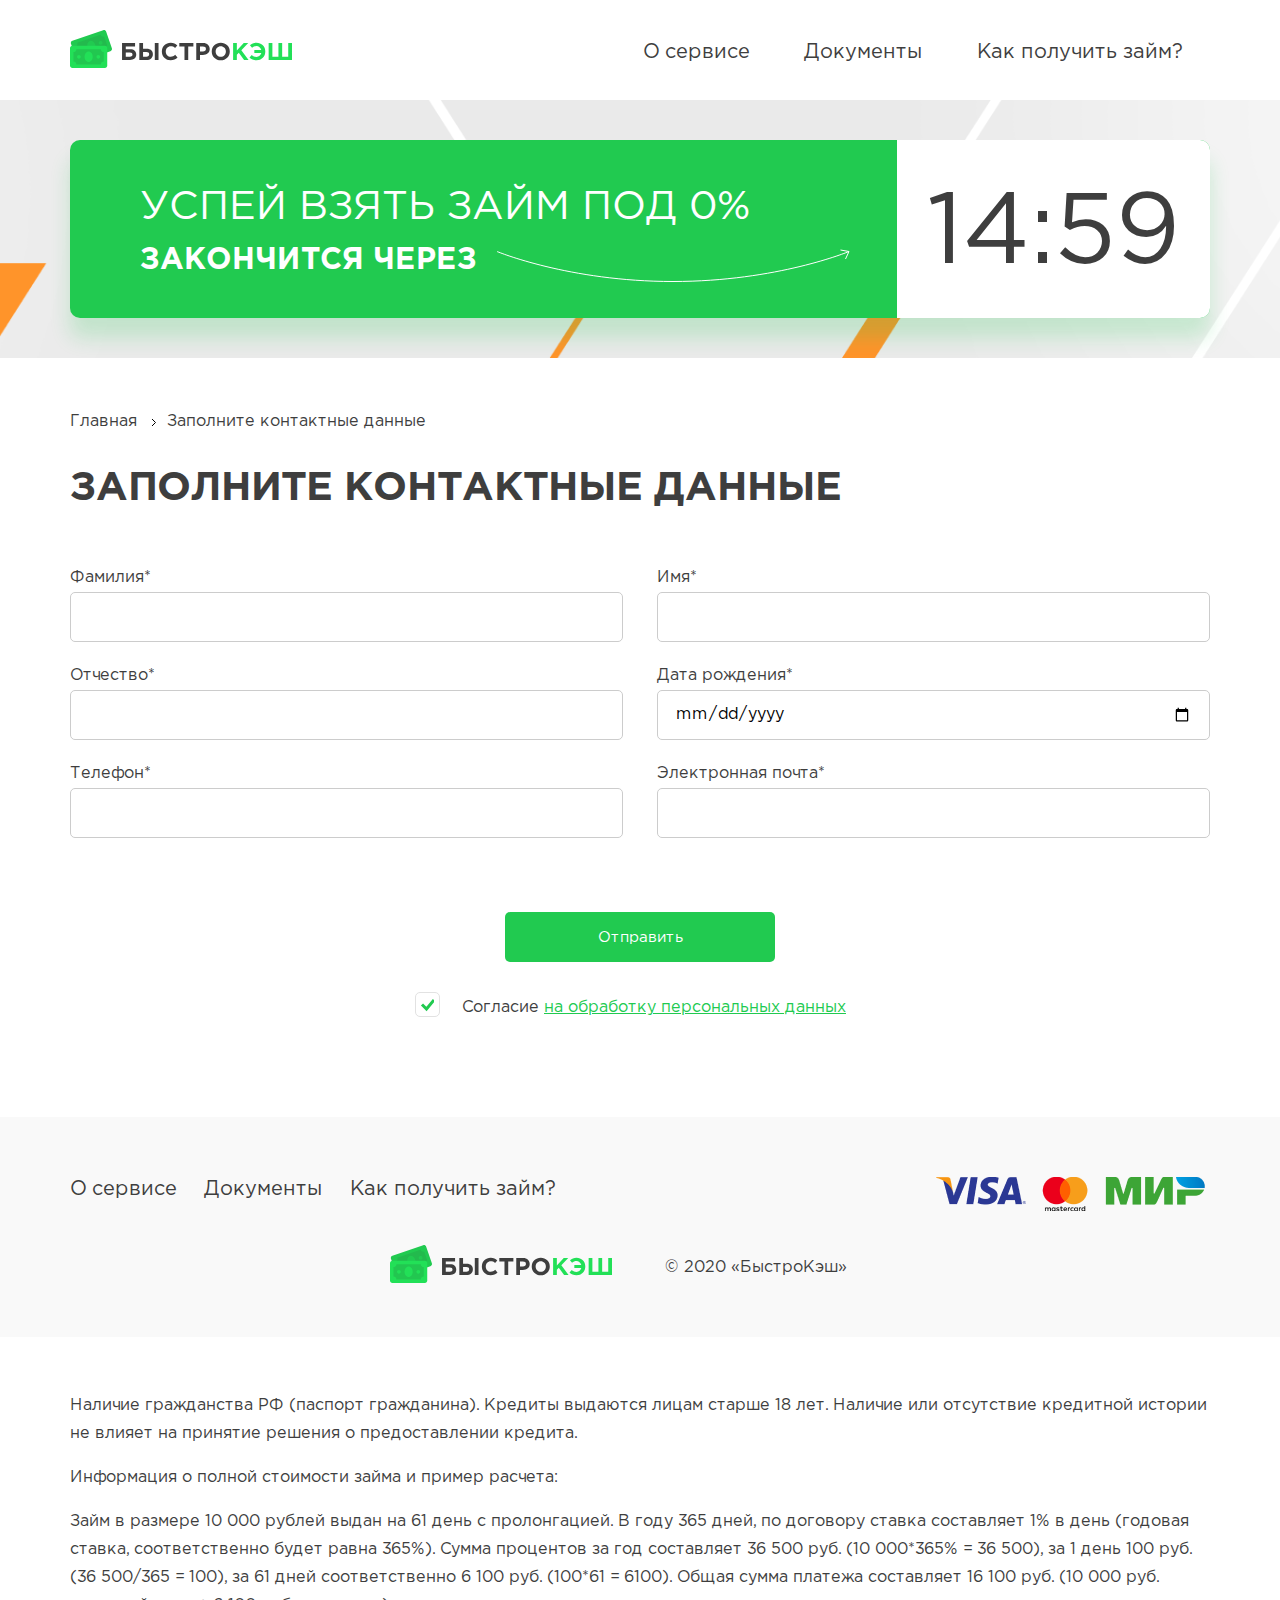
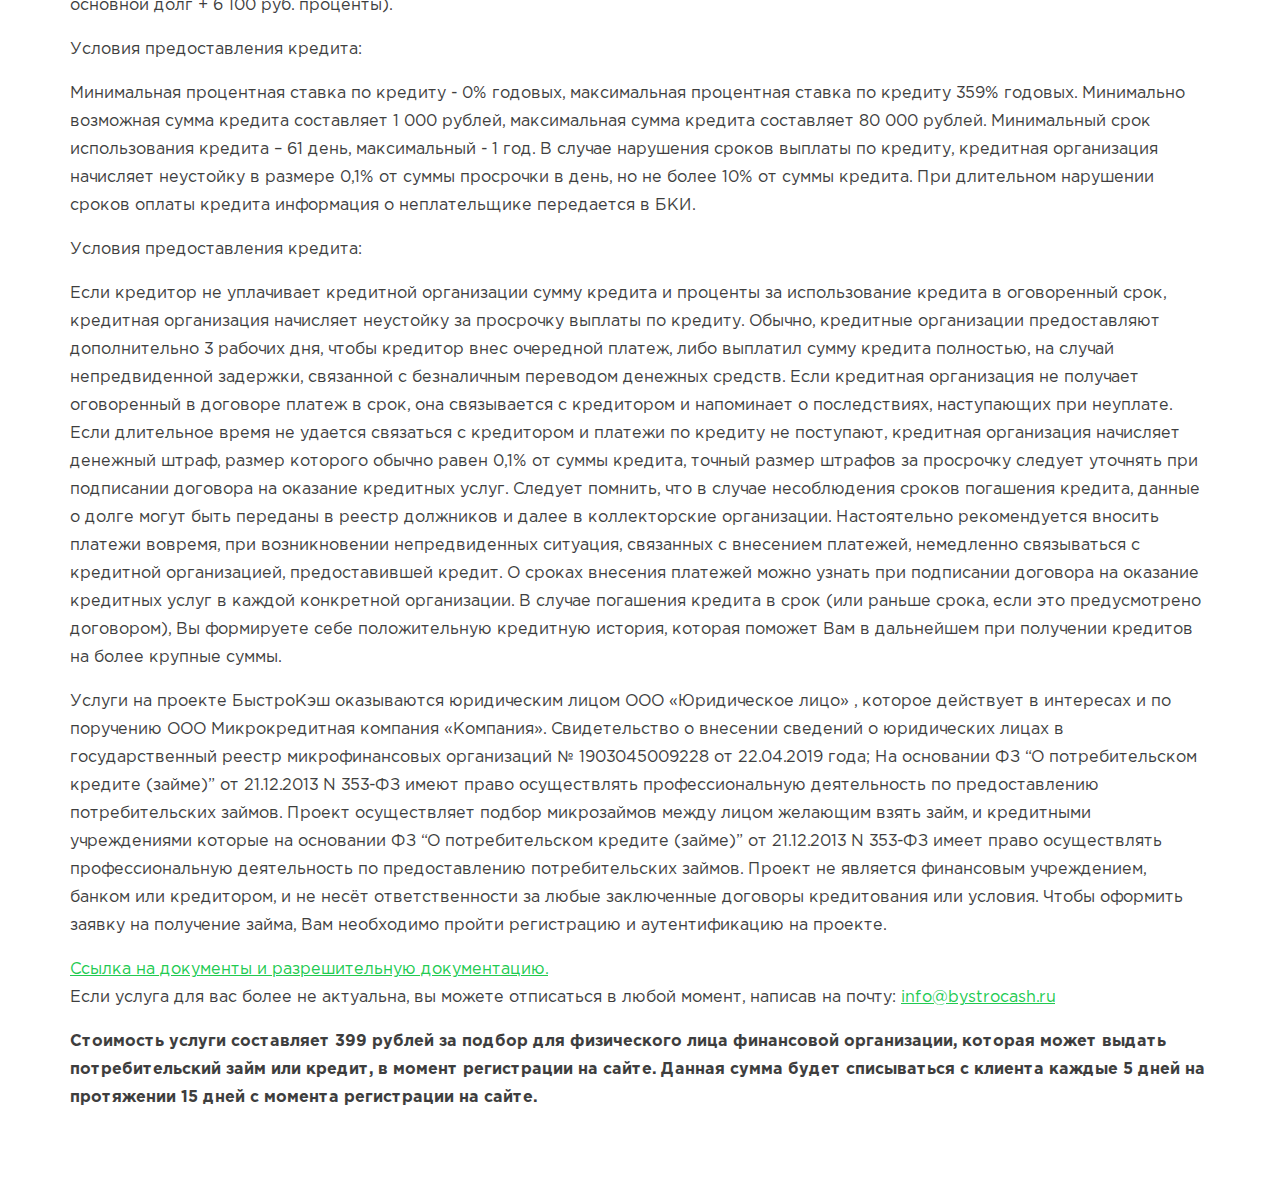
==== commit f81e02b3: "commit add header-menu" ====
--- a/app/index1.html
+++ b/app/index1.html
@@ -22,7 +22,8 @@
 				<li class="header-menu__item"><a href="" class="header-menu__link">О сервисе</a></li>
 				<li class="header-menu__item"><a href="" class="header-menu__link">Документы</a></li>
 				<li class="header-menu__item"><a href="" class="header-menu__link">Как получить займ?</a></li>
-			</ul>				
+			</ul>
+			<button class="header__menu-toggle" type="button"><span></span></button>				
 		</div>
 	</div>
 </header>
--- a/app/css/main.css
+++ b/app/css/main.css
@@ -215,7 +215,7 @@
 }
 
 .steps {
-  padding: 67px 0 100px;
+  padding: 67px 0 40px;
 }
 
 .steps__item p {
@@ -231,12 +231,10 @@
   max-width: 270px;
   text-align: center;
   position: relative;
-}
-
-.steps__list {
-  justify-content: space-between;
-  padding-top: 50px;
-}
+  height: 350px!important;
+  padding: 87px 0 30px;
+}
+
 
 .steps__item span {
   font-size: 400px;
@@ -245,7 +243,7 @@
   color: #E3E3E3;
   opacity: 0.4;
   position: absolute;
-  top: -100px;
+  top: -25px;
   left: 0;
   z-index: -1;
 }
@@ -607,7 +605,7 @@
   background: #F4F4F4;
   border-radius: 5px;
   text-align: center;
-  padding: 14px;
+  padding: 10px 14px;
 }
 
 .part-item__info svg {
@@ -1058,4 +1056,186 @@
 
 .steps__item img {
   margin: 0 auto;
-}+}
+
+.steps__item:focus {
+  outline: none;
+}
+
+.servises-about__block a {
+  background-color: #21CA50;
+  border-radius: 5px;
+  color: #fff;
+  font-size: 15px;
+  line-height: 17px;
+  padding: 18px 0;
+  margin-top: 26px;
+  display: block;
+  width: 242px;
+  height: 50px;
+  text-align: center;
+}
+
+.servises-about__text {
+  position: relative;
+  font-weight: bold;
+  font-size: 20px;
+  line-height: 28px;
+  color: #3E3E3E;
+  margin-top: 15px;
+}
+
+.servises-about__text:before {
+  position: absolute;
+  content: "";
+  top: 0px;
+  background: url('../img/quotes.svg') no-repeat;
+  width: 57px;
+  height: 47px;
+  background-size: contain;
+  left: -70px;
+  transform: rotate(180deg);
+}
+
+.servises-about__form {
+  max-width: 400px;
+}
+
+.servises-about__label {
+  font-size: 16px;
+  width: 100%;
+}
+
+.servises-about__form .btn {
+  margin: 38px 0 0;
+  width: 242px;
+}
+
+.servises-about__form .btn:focus {
+  outline: none;
+}
+
+.servises-about__form-link {
+  font-size: 16px;
+  line-height: 28px;
+  text-decoration-line: underline;
+  color: #21CA50;
+}
+
+.servises-about__form-link:hover {
+  color: #21CA50;
+  text-decoration: none;
+}
+
+.jq-file {
+    width: 100%;
+    border-radius: 0;
+    box-shadow: none;
+    margin-top: 30px;
+}
+
+.jq-file__name {
+  height: 50px;
+  font-family: 'GothamPro';
+  padding: 10px 80px 0 10px;
+}
+
+.jq-file__browse {
+    top: 1px;
+    right: 1px;
+    padding: 10px;
+    border: none;
+    border-radius: 0 5px 5px 0;
+    background: #F4F4F4;
+    box-shadow: none;
+    font: 15px/40px;
+    color: #3E3E3E;
+    text-shadow: none;
+    height: 48px;
+    font-family: 'GothamPro';
+    width: 150px;   
+}
+
+.jq-file:after {
+  content: "";
+  position: absolute;
+  background: url('../img/skr.svg') #21CA50;
+  background-repeat: no-repeat; 
+  background-position: center;
+  width: 50px;
+  height: 50px;
+  border-radius: 5px;
+  top: 0;
+  right: 148px;
+}
+
+.fancybox-content {
+  overflow: visible;
+}
+
+.fancybox-close-small {
+  right: -11px!important;
+  top: -35px!important;
+  background: transparent;
+  border-radius: 50px;
+  opacity: 1!important;
+}
+
+.fancybox-button svg path {
+    fill: #fff;
+}
+
+ .header__menu-toggle { 
+  z-index: 15;
+  display: none;
+  width: 45px;
+  height: 45px;
+  position: absolute;
+  outline-color: transparent;
+  top: 58px;
+  right: 3%;
+  background-color: transparent;
+  border: none;
+}
+
+.header__menu-toggle:focus {
+  outline: none;
+}
+
+.header__menu-toggle span, span::before, span::after {
+  display: none;
+  height: 3px;
+  width: 40px;
+  position: absolute;
+  left: 40%;
+  margin-left: -16px;
+  top: 0;
+  margin-top: -10px;
+  background-color: #3E3E3E;
+}
+
+.header__menu-toggle span::before {
+  transition: all 0.2s;
+  content: "";
+  margin-top: -6px;
+}
+
+.header__menu-toggle span::after {
+  transition: all 0.2s;
+  content: "";
+  margin-top: 6px;
+}
+
+.header__menu-toggle--active span {
+  background-color: transparent;
+}
+
+.header__menu-toggle--active span::before  {
+  transform: rotate(135deg);
+  margin-top: 0;
+}
+
+.header__menu-toggle--active span::after {
+  transform: rotate(-135deg);
+  margin-top: 0;
+}
--- a/app/css/media.css
+++ b/app/css/media.css
@@ -58,9 +58,6 @@
     	max-width: 100%;
 	}
 
-	.steps__item {
-		max-width: 208px;
-	}
 
 	.main-footer__inn {
     	justify-content: center;
@@ -75,9 +72,6 @@
 	    padding: 35px 0;
 	}
 
-	.steps__item span {
-		left: -50px;
-	}
 
 	.part-item {
     	margin: 0px 15px 30px;
@@ -85,6 +79,10 @@
 
 	.part-list {
     	justify-content: center;
+	}
+
+	.servises-about__block a {
+		margin-bottom: 30px;
 	}
 
 }
@@ -146,25 +144,42 @@
     	padding: 62px 0 10px;
 	}
 
-	.steps__list {
-    	justify-content: center;
-	}
-
-	.steps__list {
-		padding-top: 0;
-	}
-
+	
 	.main-footer__inn {
     	justify-content: center;
 	}
 
-	.steps__item {
-		margin: 60px 20px 100px;
-		max-width: 270px;
-	}
-
+	
 	.advantagts__item {
     	margin: 0 50px;
+	}
+
+	.steps__item {
+		margin: 0 48px;
+	}
+
+	.serv-about__inn:before {
+		left: -33px;
+		transform: rotate(180deg) scale(0.5);
+	}
+
+	.serv-about__inn:after {
+		right: -33px;
+		bottom: 0;
+		top: auto;
+		transform: scale(0.5);
+	}
+
+	.serv-about__inn {
+		width: 90%;
+	}
+
+	.servises-about {
+    padding: 50px 0;
+	}
+
+	.about__ttl {
+		margin-bottom: 20px!important;
 	}
 
 }
@@ -274,13 +289,6 @@
     	padding: 30px 0 30px;
 	}
 
-	.steps__item span {
-		font-size: 322px;
-    	line-height: 335px;
-    	top: -100px;
-    	left: 40px;
-	}
-
 	.banner {
 		padding: 40px 20px 30px;
 		height: auto;
@@ -303,7 +311,7 @@
 	}
 
 	.steps__item {
-    	margin: 40px 20px;
+    	padding: 87px 40px 30px;
 	}
 
 	#consent {
@@ -329,6 +337,27 @@
     .consent-link__block {
     	max-width: 100%;
     }
+
+    .header-menu {
+    	display: none!important;
+    }
+
+    .header-menu.active {
+    	display: flex!important;
+    }
+
+  .header__menu-toggle {
+    display: block;
+  }
+  .header__menu-toggle span {
+    display: block;
+  }
+  .header__menu-toggle--active span::before {
+    display: block;
+  }
+  .header__menu-toggle span::after {
+    display: block;
+  }
 	
 }
 
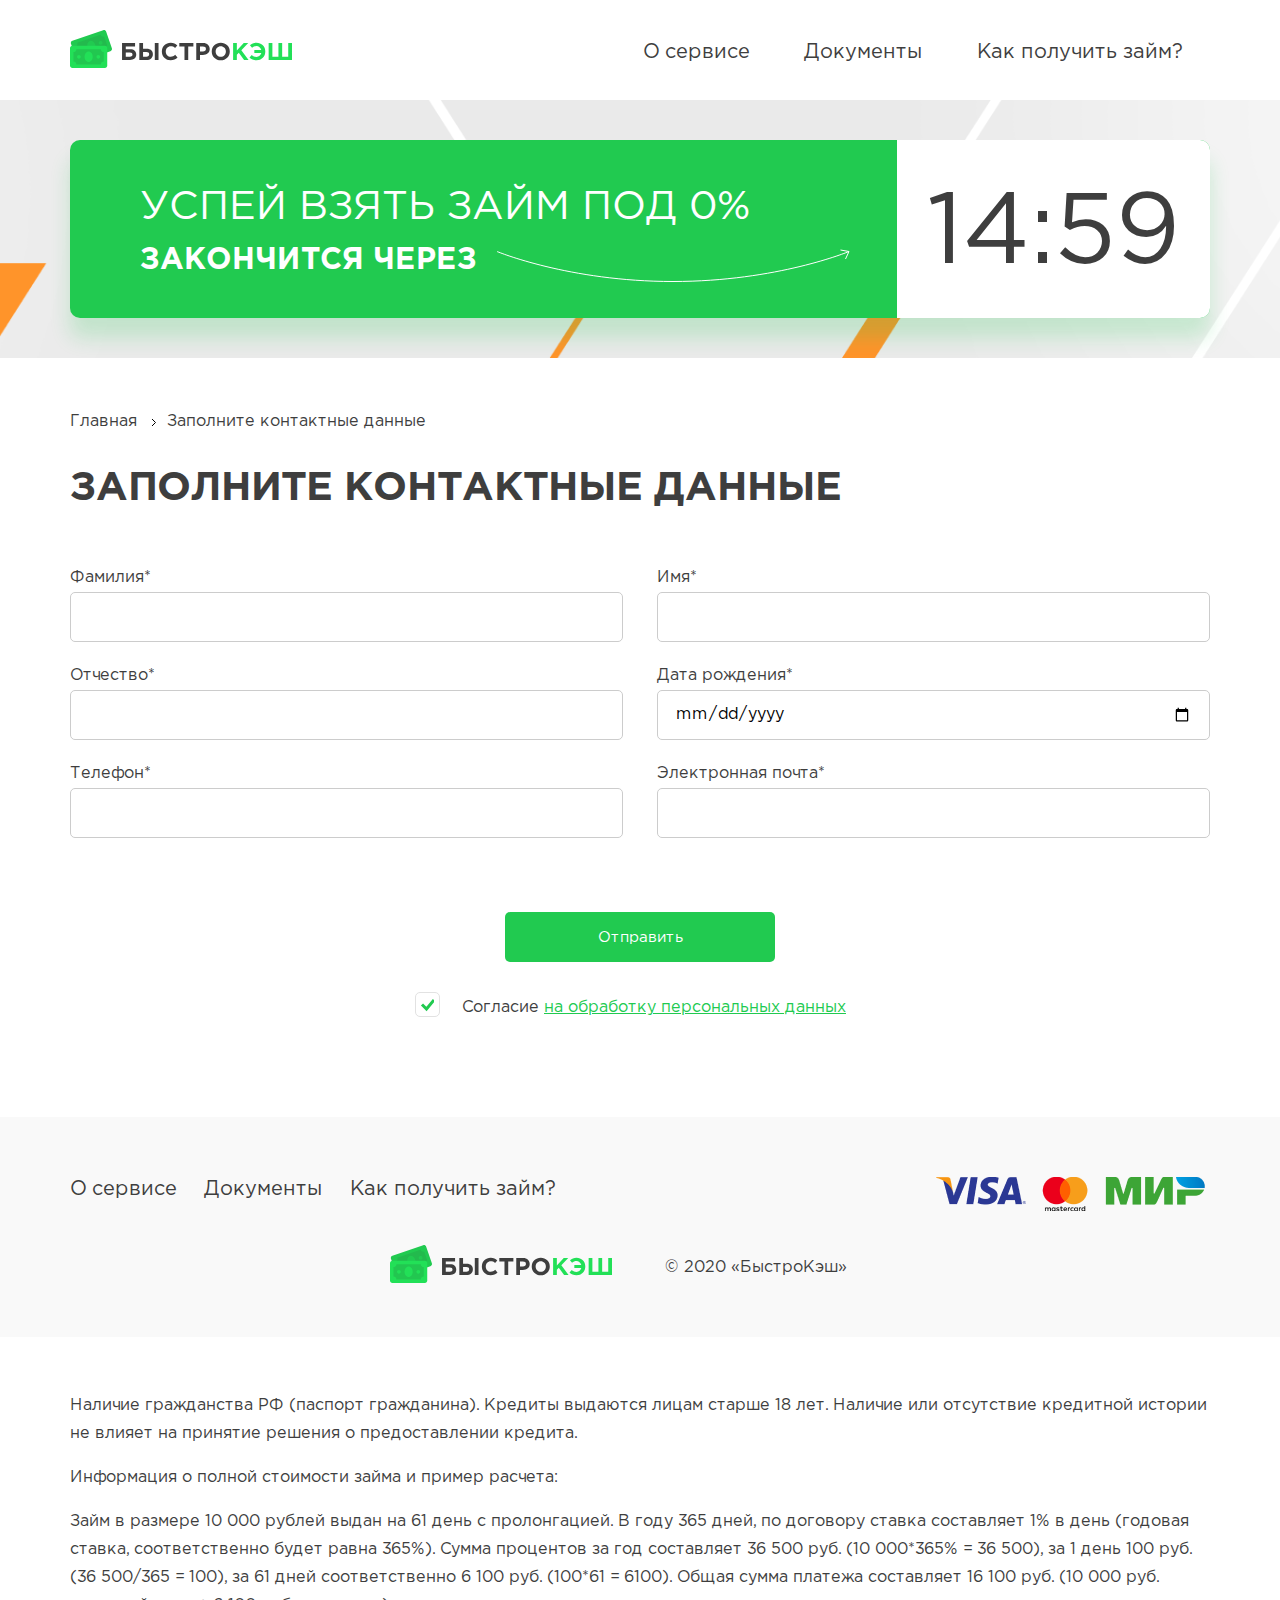
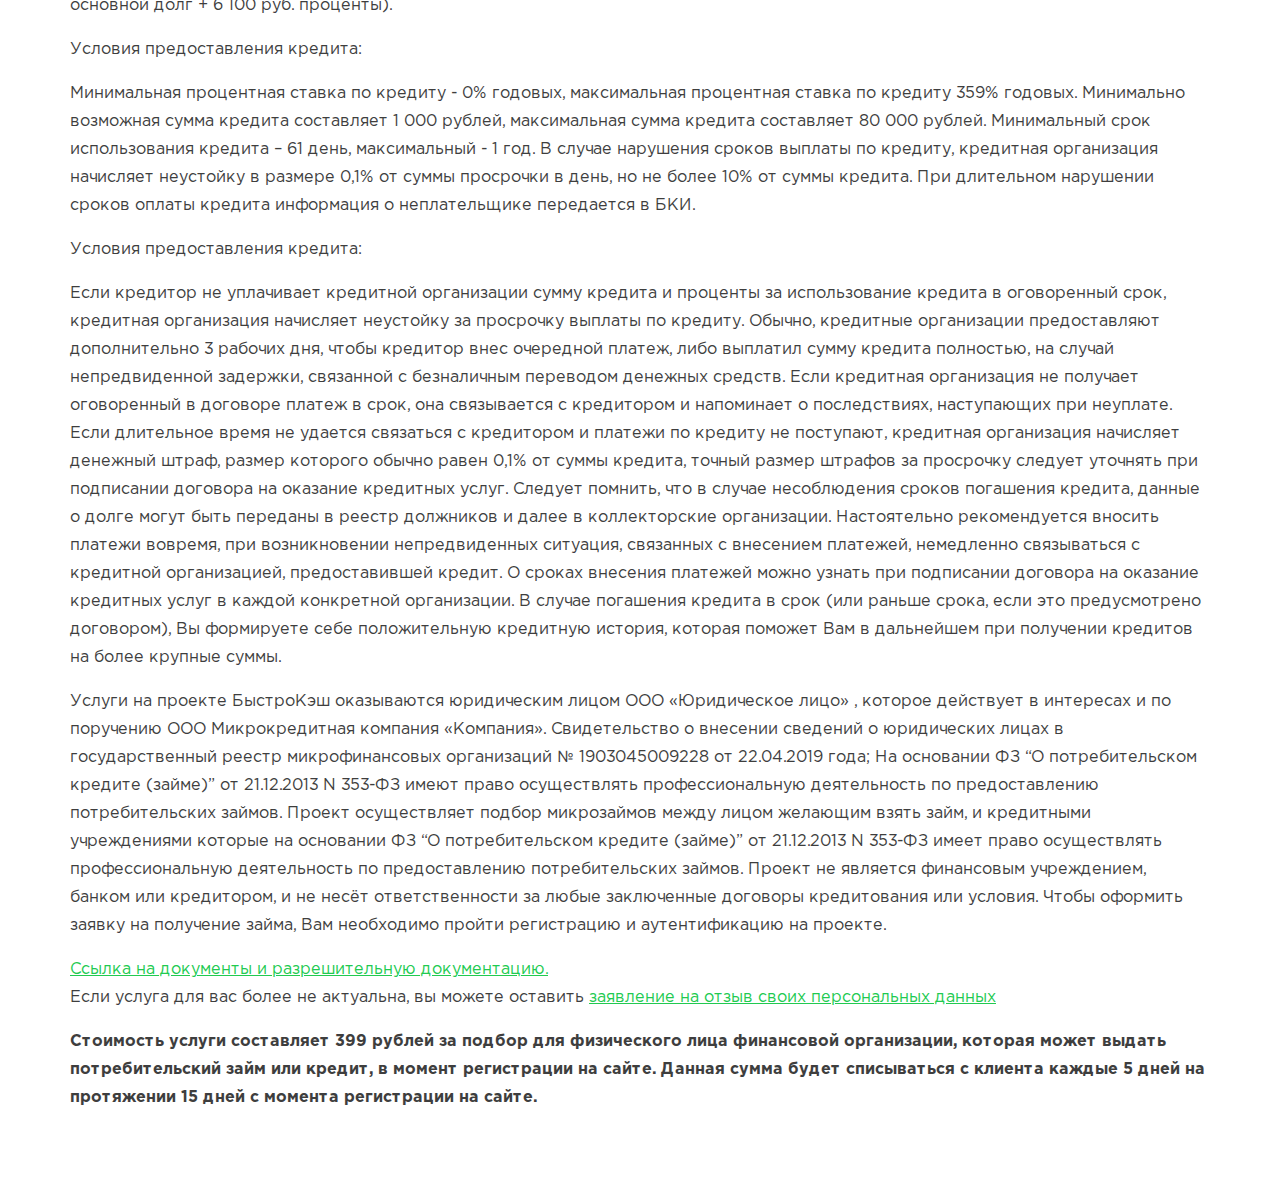
==== commit 5cfba7f1: "index pravki serv" ====
--- a/app/index1.html
+++ b/app/index1.html
@@ -121,7 +121,7 @@
 		<p>Услуги на проекте БыстроКэш оказываются юридическим лицом ООО «Юридическое лицо» , которое действует в интересах и по поручению ООО Микрокредитная компания «Компания». Свидетельство о внесении сведений о юридических лицах в государственный реестр микрофинансовых организаций № 1903045009228 от 22.04.2019 года; На основании ФЗ “О потребительском кредите (займе)” от 21.12.2013 N 353-ФЗ имеют право осуществлять профессиональную деятельность по предоставлению потребительских займов. Проект осуществляет подбор микрозаймов между лицом желающим взять займ, и кредитными учреждениями которые на основании ФЗ “О потребительском кредите (займе)” от 21.12.2013 N 353-ФЗ имеет право осуществлять профессиональную деятельность по предоставлению потребительских займов. Проект не является финансовым учреждением, банком или кредитором, и не несёт ответственности за любые заключенные договоры кредитования или условия. Чтобы оформить заявку на получение займа, Вам необходимо пройти регистрацию и аутентификацию на проекте. </p>
 
 		<a class="text-block__link" href="">Ссылка на документы и разрешительную документацию.</a>
-		<p>Если услуга для вас более не актуальна, вы можете отписаться в любой момент, написав на почту: <a class="text-block__link" href="mailto:info@bystrocash.ru">info@bystrocash.ru</a></p>
+		<p>Если услуга для вас более не актуальна, вы можете оставить <a class="text-block__link" href="#delete-data" data-fancybox="">заявление на отзыв своих персональных данных</a></p>
 
 		<p><b>Стоимость услуги составляет 399 рублей за подбор для физического лица финансовой организации, которая может выдать потребительский займ или кредит, в момент регистрации на сайте. Данная сумма будет списываться с клиента каждые 5 дней на протяжении 15 дней с момента регистрации на сайте.</b></p>
 	</div>
--- a/app/css/main.css
+++ b/app/css/main.css
@@ -274,8 +274,8 @@
 
 .about__ttl {
   font-weight: bold;
-  font-size: 30px;
-  line-height: 35px;
+  font-size: 30px!important;
+  line-height: 35px!important;
   text-transform: uppercase;
   color: #3E3E3E;
 }
@@ -605,11 +605,14 @@
   background: #F4F4F4;
   border-radius: 5px;
   text-align: center;
-  padding: 10px 14px;
+  padding: 13px 14px;
+  display: inline-block;
+  margin-right: 10px;
 }
 
 .part-item__info svg {
   fill: #000;
+  margin-top: -3px;
 }
 
 .part-item__info:hover {
@@ -631,10 +634,11 @@
   background: #21CA50;
   border-radius: 5px;
   text-align: center;
-  padding: 18px 60px;
+  padding: 18px 68px;
   font-size: 15px;
   line-height: 17px;
   color: #fff;
+  display: inline-block;
 }
 
 .part-item__link:hover {
@@ -1001,7 +1005,7 @@
 }
 
 .servises-about__block {
-  max-width: 670px;
+  max-width: 100%;
 }
 
 #consent {
@@ -1107,7 +1111,7 @@
 }
 
 .servises-about__form .btn {
-  margin: 38px 0 0;
+  margin: 15px 0 0;
   width: 242px;
 }
 
@@ -1127,11 +1131,16 @@
   text-decoration: none;
 }
 
+.servises-about__form p {
+  font-size: 16px;
+  line-height: 22px;
+}
+
 .jq-file {
     width: 100%;
     border-radius: 0;
     box-shadow: none;
-    margin-top: 30px;
+    margin-top: 10px;
 }
 
 .jq-file__name {
@@ -1171,6 +1180,7 @@
 
 .fancybox-content {
   overflow: visible;
+  padding: 30px;
 }
 
 .fancybox-close-small {
@@ -1239,3 +1249,28 @@
   transform: rotate(-135deg);
   margin-top: 0;
 }
+
+.part-item__block-link.active .part-item__popup{
+  display: block;
+}
+
+.part-item__popup {
+  display: none;
+  background: #FFFFFF;
+  border: 1px solid #E4E4E4;
+  box-sizing: border-box;
+  box-shadow: 0px 20px 20px rgba(0, 0, 0, 0.05);
+  border-radius: 5px;
+  padding: 17px 10px 25px 15px;
+  margin-top: 8px;
+  position: absolute;
+}
+
+.part-item__info-item {
+  font-size: 14px;
+  line-height: 28px;
+}
+
+.part-item__info-item span {
+  margin-left: 7px;
+}
